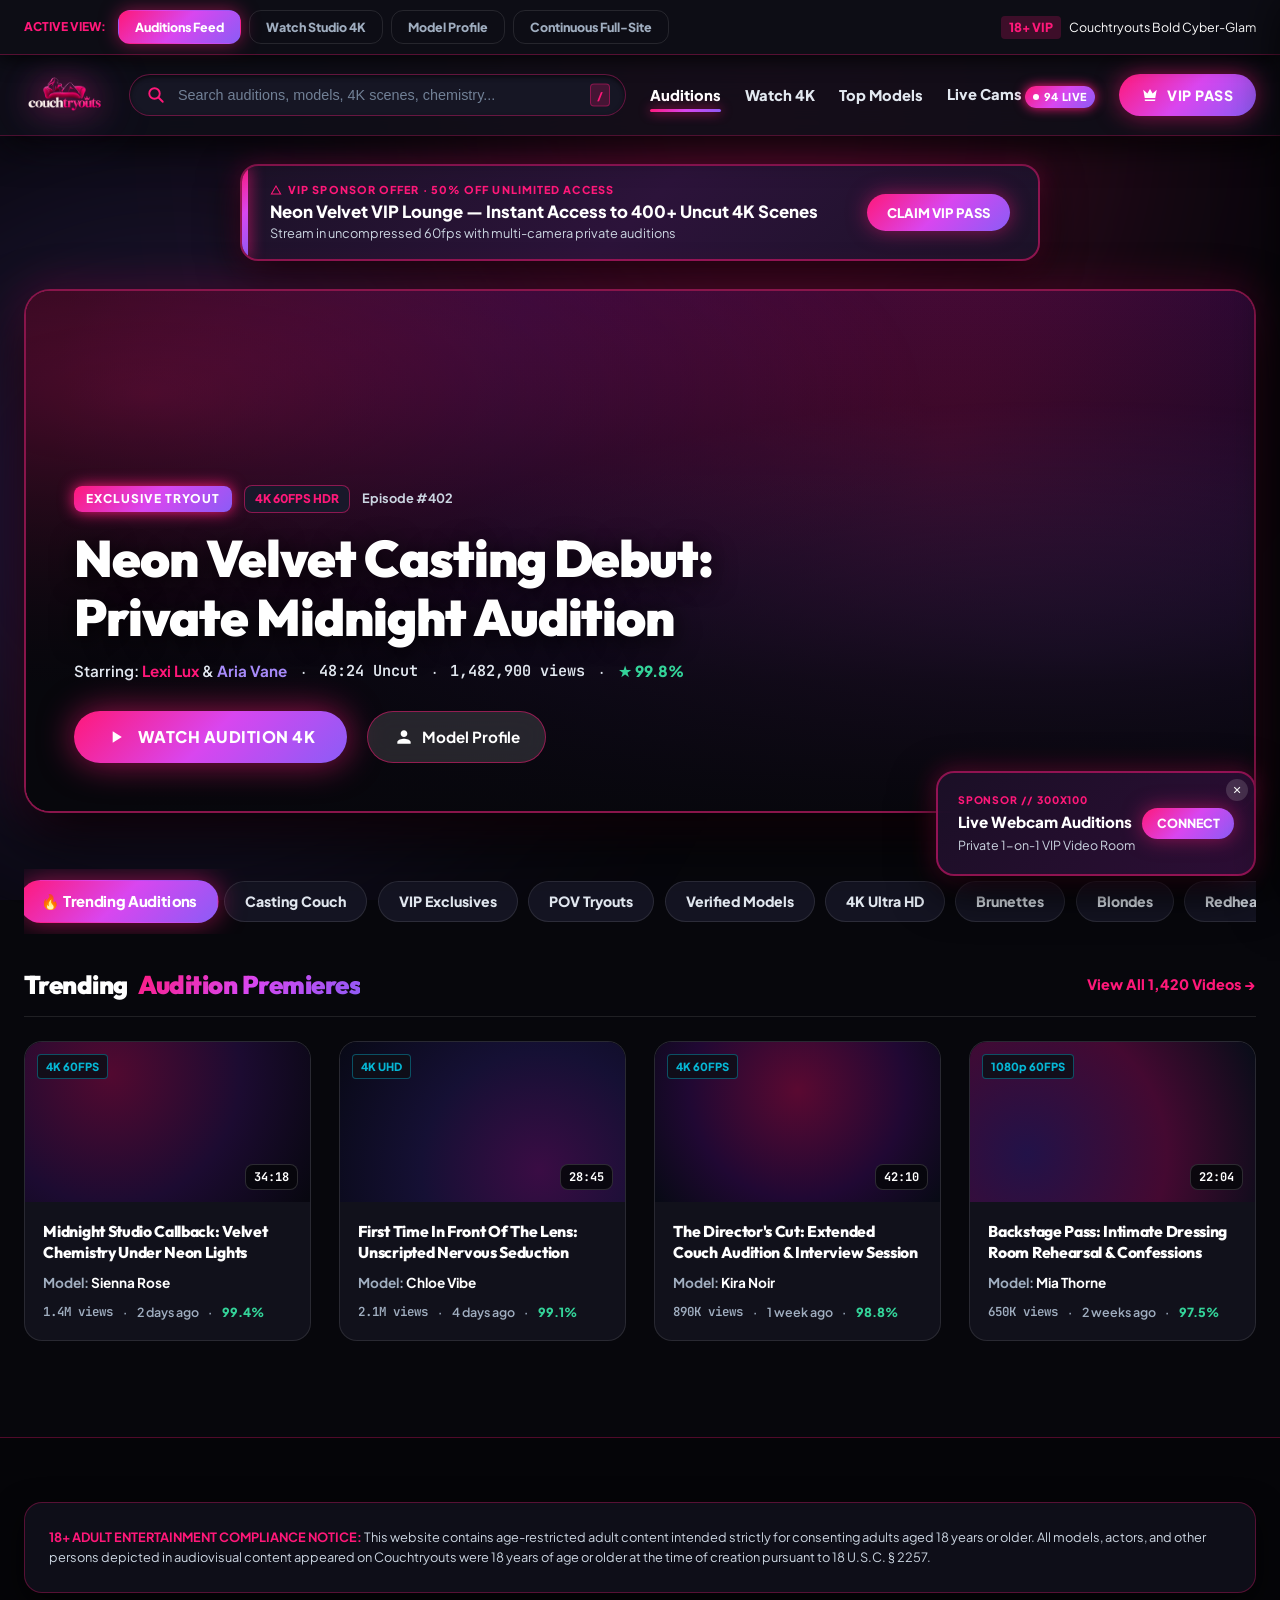
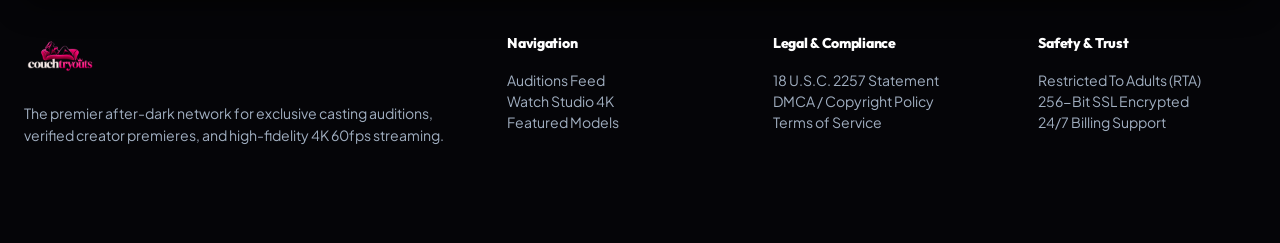
==== public/couchtryouts-theme.html @ c9c21e34 "feat: initialize neon-glam streaming theme Setup project structure for Couchtryouts with Vite, React" ====
<!DOCTYPE html>
<html lang="en">
<head>
  <meta charset="UTF-8">
  <meta name="viewport" content="width=device-width, initial-scale=1.0">
  <title>Couchtryouts — Neon Glam 18+ Streaming Platform</title>
  <meta name="description" content="Premium after-dark adult video tube theme with dark aesthetics, neon gradients, glassmorphism cards, and responsive streaming layouts.">
  
  <!-- Google Fonts: Outfit (Display & Headings) + Plus Jakarta Sans (Body) + JetBrains Mono (Numbers) -->
  <link rel="preconnect" href="https://fonts.googleapis.com">
  <link rel="preconnect" href="https://fonts.gstatic.com" crossorigin>
  <link href="https://fonts.googleapis.com/css2?family=JetBrains+Mono:wght@400;500;600;700&family=Outfit:wght@400;500;600;700;800;900&family=Plus+Jakarta+Sans:wght@300;400;500;600;700;800&display=swap" rel="stylesheet">

  <style>
    /* ==========================================================================
       1. CSS CUSTOM PROPERTIES (BOLD NEON GLAM PALETTE)
       ========================================================================== */
    :root {
      /* Backgrounds & Canvas (Deep Velvet Obsidian) */
      --ct-bg-base: #07070c;
      --ct-bg-surface: #0f0f18;
      --ct-bg-surface-elevated: #161624;
      --ct-bg-surface-card: #141422;
      --ct-bg-surface-hover: #1f1f32;
      
      /* Glassmorphism Surfaces */
      --ct-bg-glass: rgba(15, 15, 24, 0.85);
      --ct-bg-glass-card: rgba(20, 20, 32, 0.8);
      --ct-bg-glass-card-hover: rgba(30, 24, 46, 0.95);
      --ct-backdrop-blur: blur(20px);
      
      /* Neon Brand Accents (Cyber-Glam Hot Pink -> Electric Magenta -> Violet) */
      --ct-neon-pink: #ff1879;
      --ct-neon-pink-hover: #ff3b8d;
      --ct-neon-pink-glow: rgba(255, 24, 121, 0.5);
      --ct-neon-pink-glow-lg: 0 0 40px rgba(255, 24, 121, 0.7);
      
      --ct-neon-magenta: #e11d48;
      --ct-neon-violet: #8b5cf6;
      --ct-neon-violet-hover: #a78bfa;
      --ct-neon-violet-glow: rgba(139, 92, 246, 0.45);
      --ct-neon-violet-glow-lg: 0 0 40px rgba(139, 92, 246, 0.65);
      
      --ct-neon-cyan: #06b6d4;
      --ct-neon-gold: #f59e0b;
      --ct-neon-emerald: #10b981;
      
      /* Gradients */
      --ct-gradient-primary: linear-gradient(135deg, #ff1879 0%, #d946ef 50%, #8b5cf6 100%);
      --ct-gradient-primary-reverse: linear-gradient(135deg, #8b5cf6 0%, #d946ef 50%, #ff1879 100%);
      --ct-gradient-fire: linear-gradient(135deg, #ff1879 0%, #f43f5e 50%, #fb923c 100%);
      --ct-gradient-glow: linear-gradient(135deg, rgba(255, 24, 121, 0.35) 0%, rgba(139, 92, 246, 0.35) 100%);
      --ct-gradient-dark-scrim: linear-gradient(180deg, rgba(7, 7, 12, 0) 0%, rgba(7, 7, 12, 0.95) 100%);
      
      /* Typography & Foreground */
      --ct-text-primary: #ffffff;
      --ct-text-secondary: #e2e8f0;
      --ct-text-muted: #a0aec0;
      --ct-text-disabled: #4a5568;
      
      /* Hairlines & Borders */
      --ct-border-subtle: rgba(255, 255, 255, 0.1);
      --ct-border-medium: rgba(255, 255, 255, 0.18);
      --ct-border-neon: rgba(255, 24, 121, 0.5);
      --ct-border-neon-strong: #ff1879;
      --ct-border-glow-focus: rgba(255, 24, 121, 0.85);
      
      /* Radii */
      --ct-radius-sm: 8px;
      --ct-radius-md: 12px;
      --ct-radius-lg: 18px;
      --ct-radius-xl: 26px;
      --ct-radius-full: 9999px;
      
      /* Shadows */
      --ct-shadow-card: 0 16px 45px -10px rgba(0, 0, 0, 0.85);
      --ct-shadow-neon: 0 0 30px rgba(255, 24, 121, 0.45);
      --ct-shadow-ad: 0 10px 40px rgba(0, 0, 0, 0.9), 0 0 25px rgba(255, 24, 121, 0.35);
      
      /* Transitions */
      --ct-transition-fast: 150ms cubic-bezier(0.16, 1, 0.3, 1);
      --ct-transition-normal: 250ms cubic-bezier(0.16, 1, 0.3, 1);
      --ct-transition-smooth: 400ms cubic-bezier(0.16, 1, 0.3, 1);
    }

    /* ==========================================================================
       2. BASE RESET & ESSENTIAL UTILITIES
       ========================================================================== */
    *, *::before, *::after {
      box-sizing: border-box;
      margin: 0;
      padding: 0;
    }

    html {
      scroll-behavior: smooth;
    }

    body {
      background-color: var(--ct-bg-base);
      color: var(--ct-text-primary);
      font-family: 'Plus Jakarta Sans', system-ui, -apple-system, sans-serif;
      font-size: 15px;
      line-height: 1.5;
      min-height: 100vh;
      overflow-x: hidden;
      -webkit-font-smoothing: antialiased;
    }

    h1, h2, h3, h4, h5, h6, .ct-heading {
      font-family: 'Outfit', sans-serif;
      font-weight: 800;
      letter-spacing: -0.02em;
      color: var(--ct-text-primary);
    }

    .ct-tabular {
      font-family: 'JetBrains Mono', monospace;
      font-variant-numeric: tabular-nums;
    }

    a {
      color: inherit;
      text-decoration: none;
    }

    button {
      background: none;
      border: none;
      font: inherit;
      cursor: pointer;
      color: inherit;
    }

    /* Custom Scrollbar */
    ::-webkit-scrollbar {
      width: 9px;
      height: 9px;
    }
    ::-webkit-scrollbar-track {
      background: var(--ct-bg-base);
    }
    ::-webkit-scrollbar-thumb {
      background: #251633;
      border-radius: var(--ct-radius-full);
      border: 1px solid rgba(255, 24, 121, 0.2);
    }
    ::-webkit-scrollbar-thumb:hover {
      background: var(--ct-neon-pink);
      box-shadow: 0 0 12px var(--ct-neon-pink);
    }

    /* Ambient Background Glow Spots */
    .ct-ambient-glow-wrapper {
      position: fixed;
      top: 0;
      left: 0;
      right: 0;
      bottom: 0;
      overflow: hidden;
      pointer-events: none;
      z-index: 0;
    }
    .ct-glow-orb {
      position: absolute;
      border-radius: 50%;
      filter: blur(140px);
      opacity: 0.25;
      animation: ct-float 10s ease-in-out infinite alternate;
    }
    .ct-glow-orb-pink {
      width: 650px;
      height: 650px;
      background: var(--ct-neon-pink);
      top: -200px;
      right: 15%;
    }
    .ct-glow-orb-violet {
      width: 580px;
      height: 580px;
      background: var(--ct-neon-violet);
      bottom: 10%;
      left: -120px;
      animation-delay: -5s;
    }

    @keyframes ct-float {
      0% { transform: translateY(0px) scale(1); }
      100% { transform: translateY(40px) scale(1.1); }
    }

    .ct-container {
      max-width: 1440px;
      margin: 0 auto;
      padding: 0 1.5rem;
      position: relative;
      z-index: 1;
    }

    /* View Switcher Top Bar Demo Control */
    .ct-demo-bar {
      background: #0d0d15;
      border-bottom: 1px solid rgba(255, 24, 121, 0.3);
      padding: 0.65rem 1.5rem;
      font-size: 0.8rem;
      display: flex;
      align-items: center;
      justify-content: space-between;
      position: sticky;
      top: 0;
      z-index: 100;
      box-shadow: 0 4px 20px rgba(0,0,0,0.8);
    }
    .ct-demo-tabs {
      display: flex;
      gap: 0.5rem;
      align-items: center;
    }
    .ct-demo-tab-btn {
      padding: 0.4rem 1rem;
      border-radius: var(--ct-radius-md);
      font-size: 0.78rem;
      font-weight: 800;
      color: var(--ct-text-muted);
      border: 1px solid var(--ct-border-subtle);
      transition: var(--ct-transition-fast);
    }
    .ct-demo-tab-btn.active, .ct-demo-tab-btn:hover {
      color: #fff;
      background: var(--ct-gradient-primary);
      border-color: transparent;
      box-shadow: 0 0 18px rgba(255, 24, 121, 0.5);
    }

    /* ==========================================================================
       3. COMPONENT: HEADER & NAVIGATION
       ========================================================================== */
    .ct-header {
      background: var(--ct-bg-glass);
      backdrop-filter: var(--ct-backdrop-blur);
      border-bottom: 1px solid rgba(255, 24, 121, 0.25);
      position: sticky;
      top: 42px;
      z-index: 90;
      box-shadow: 0 10px 35px rgba(0,0,0,0.8);
    }
    .ct-header-inner {
      display: flex;
      align-items: center;
      justify-content: space-between;
      gap: 1.5rem;
      height: 80px;
    }
    .ct-brand {
      display: flex;
      align-items: center;
      gap: 0.75rem;
      flex-shrink: 0;
    }
    .ct-brand-logo {
      height: 54px;
      width: auto;
      object-fit: contain;
      filter: drop-shadow(0 0 16px rgba(255, 24, 121, 0.75)) drop-shadow(0 0 30px rgba(139, 92, 246, 0.4));
      transition: transform var(--ct-transition-normal), filter var(--ct-transition-normal);
    }
    .ct-brand:hover .ct-brand-logo {
      transform: scale(1.05);
      filter: drop-shadow(0 0 25px rgba(255, 24, 121, 0.95)) drop-shadow(0 0 45px rgba(139, 92, 246, 0.6));
    }
    
    /* Search Bar with Glow Focus State */
    .ct-search-box {
      flex: 1;
      max-width: 580px;
      position: relative;
    }
    .ct-search-input {
      width: 100%;
      background: #161624;
      border: 1px solid rgba(255, 24, 121, 0.35);
      border-radius: var(--ct-radius-full);
      padding: 0.75rem 3.5rem 0.75rem 3rem;
      color: #fff;
      font-size: 0.9rem;
      transition: all var(--ct-transition-normal);
      outline: none;
      box-shadow: inset 0 2px 4px rgba(0,0,0,0.6);
    }
    .ct-search-input::placeholder {
      color: #718096;
    }
    .ct-search-input:focus {
      background: #1a1a2c;
      border-color: var(--ct-neon-pink);
      box-shadow: 0 0 0 2px rgba(255, 24, 121, 0.4), 0 0 30px rgba(255, 24, 121, 0.5);
    }
    .ct-search-icon {
      position: absolute;
      left: 1.1rem;
      top: 50%;
      transform: translateY(-50%);
      color: var(--ct-neon-pink);
      pointer-events: none;
      width: 18px;
      height: 18px;
    }
    .ct-search-shortcut {
      position: absolute;
      right: 1rem;
      top: 50%;
      transform: translateY(-50%);
      background: rgba(255, 24, 121, 0.2);
      border: 1px solid rgba(255, 24, 121, 0.4);
      border-radius: 4px;
      font-size: 0.7rem;
      padding: 2px 6px;
      color: var(--ct-neon-pink);
      font-weight: 800;
    }

    /* Nav Links */
    .ct-nav-links {
      display: flex;
      align-items: center;
      gap: 1.5rem;
    }
    .ct-nav-item {
      font-size: 0.92rem;
      font-weight: 800;
      color: var(--ct-text-secondary);
      transition: color var(--ct-transition-fast);
      position: relative;
      white-space: nowrap;
    }
    .ct-nav-item:hover, .ct-nav-item.active {
      color: #fff;
    }
    .ct-nav-item.active::after {
      content: '';
      position: absolute;
      bottom: -6px;
      left: 0;
      right: 0;
      height: 3px;
      background: var(--ct-gradient-primary);
      border-radius: 2px;
      box-shadow: 0 0 12px var(--ct-neon-pink);
    }
    .ct-live-badge {
      display: inline-flex;
      align-items: center;
      gap: 5px;
      background: var(--ct-gradient-primary);
      color: #fff;
      padding: 3px 8px;
      border-radius: var(--ct-radius-full);
      font-size: 0.68rem;
      font-weight: 900;
      text-transform: uppercase;
      letter-spacing: 0.05em;
      box-shadow: 0 0 12px var(--ct-neon-pink);
    }
    .ct-live-dot {
      width: 6px;
      height: 6px;
      background: #fff;
      border-radius: 50%;
      animation: ct-dot-pulse 1.2s infinite;
    }
    @keyframes ct-dot-pulse {
      0%, 100% { opacity: 1; transform: scale(1); }
      50% { opacity: 0.3; transform: scale(0.6); }
    }

    /* Header Actions */
    .ct-header-actions {
      display: flex;
      align-items: center;
      gap: 1rem;
    }
    .ct-btn-vip {
      background: var(--ct-gradient-primary);
      color: #fff;
      font-weight: 900;
      font-size: 0.88rem;
      padding: 0.65rem 1.4rem;
      border-radius: var(--ct-radius-full);
      display: inline-flex;
      align-items: center;
      gap: 0.5rem;
      box-shadow: 0 0 25px rgba(255, 24, 121, 0.55);
      transition: all var(--ct-transition-fast);
      white-space: nowrap;
      text-transform: uppercase;
      letter-spacing: 0.04em;
    }
    .ct-btn-vip:hover {
      box-shadow: 0 0 35px rgba(255, 24, 121, 0.85);
      transform: scale(1.05);
    }
    .ct-hamburger-btn {
      display: none;
      width: 44px;
      height: 44px;
      border-radius: var(--ct-radius-md);
      background: var(--ct-bg-surface-elevated);
      border: 1px solid var(--ct-border-neon);
      align-items: center;
      justify-content: center;
      color: var(--ct-text-primary);
    }

    /* Mobile Drawer */
    .ct-mobile-drawer {
      position: fixed;
      top: 0;
      right: -340px;
      width: 320px;
      height: 100vh;
      background: #10101c;
      border-left: 2px solid var(--ct-border-neon);
      z-index: 200;
      padding: 1.75rem;
      transition: right var(--ct-transition-normal);
      display: flex;
      flex-direction: column;
      box-shadow: -15px 0 50px rgba(0,0,0,0.9);
    }
    .ct-mobile-drawer.open {
      right: 0;
    }
    .ct-drawer-overlay {
      position: fixed;
      inset: 0;
      background: rgba(0,0,0,0.85);
      backdrop-filter: blur(6px);
      z-index: 199;
      display: none;
    }
    .ct-drawer-overlay.open {
      display: block;
    }

    /* ==========================================================================
       4. COMPONENT: TOP AD SLOT (300x100 / 728x90)
       ========================================================================== */
    .ct-ad-container {
      margin: 1.75rem auto;
      display: flex;
      justify-content: center;
      position: relative;
    }
    .ct-ad-slot-top {
      width: 100%;
      max-width: 800px;
      background: linear-gradient(135deg, #1c1228 0%, #2c133a 50%, #1c1228 100%);
      border: 2px solid var(--ct-border-neon);
      border-radius: var(--ct-radius-lg);
      display: flex;
      align-items: center;
      justify-content: space-between;
      padding: 1rem 1.75rem;
      position: relative;
      overflow: hidden;
      box-shadow: var(--ct-shadow-ad);
      backdrop-filter: blur(12px);
    }
    .ct-ad-slot-top::before {
      content: '';
      position: absolute;
      top: 0;
      left: 0;
      width: 6px;
      height: 100%;
      background: var(--ct-gradient-primary);
      box-shadow: 0 0 15px var(--ct-neon-pink);
    }
    .ct-ad-label {
      font-size: 0.68rem;
      text-transform: uppercase;
      letter-spacing: 0.1em;
      color: var(--ct-neon-pink);
      font-weight: 800;
      display: flex;
      align-items: center;
      gap: 6px;
    }
    .ct-ad-title {
      font-size: 1.05rem;
      font-weight: 800;
      color: #fff;
    }
    .ct-ad-sub {
      font-size: 0.8rem;
      color: #cbd5e1;
    }
    .ct-ad-cta {
      background: var(--ct-gradient-primary);
      color: #fff;
      font-size: 0.82rem;
      font-weight: 900;
      padding: 0.55rem 1.25rem;
      border-radius: var(--ct-radius-full);
      transition: all var(--ct-transition-fast);
      white-space: nowrap;
      text-transform: uppercase;
      box-shadow: 0 0 20px rgba(255, 24, 121, 0.5);
    }
    .ct-ad-cta:hover {
      box-shadow: 0 0 30px var(--ct-neon-pink);
      transform: scale(1.05);
    }

    /* ==========================================================================
       5. COMPONENT: FILTER CHIPS ROW (CATEGORIES)
       ========================================================================== */
    .ct-filter-row {
      display: flex;
      align-items: center;
      gap: 0.65rem;
      overflow-x: auto;
      padding: 0.75rem 0;
      margin-bottom: 2rem;
      scrollbar-width: none;
    }
    .ct-filter-row::-webkit-scrollbar {
      display: none;
    }
    .ct-filter-chip {
      padding: 0.55rem 1.25rem;
      border-radius: var(--ct-radius-full);
      font-size: 0.88rem;
      font-weight: 800;
      color: var(--ct-text-secondary);
      background: var(--ct-bg-surface-card);
      border: 1px solid var(--ct-border-subtle);
      white-space: nowrap;
      transition: all var(--ct-transition-fast);
      cursor: pointer;
    }
    .ct-filter-chip:hover {
      color: #fff;
      border-color: var(--ct-border-neon);
      background: var(--ct-bg-surface-hover);
      box-shadow: 0 0 15px rgba(255, 24, 121, 0.3);
    }
    .ct-filter-chip.active {
      background: var(--ct-gradient-primary);
      color: #fff;
      border-color: transparent;
      box-shadow: 0 0 25px rgba(255, 24, 121, 0.55);
      transform: scale(1.05);
    }

    /* ==========================================================================
       6. COMPONENT: HERO FEATURE ROW
       ========================================================================== */
    .ct-hero-card {
      position: relative;
      border-radius: var(--ct-radius-xl);
      overflow: hidden;
      margin-bottom: 3.5rem;
      border: 2px solid var(--ct-border-neon);
      background: #12121e;
      box-shadow: 0 25px 60px rgba(0,0,0,0.9), 0 0 45px rgba(255, 24, 121, 0.25);
      transition: border-color var(--ct-transition-normal), box-shadow var(--ct-transition-normal);
    }
    .ct-hero-card:hover {
      border-color: #ff1879;
      box-shadow: 0 30px 70px rgba(0,0,0,0.95), 0 0 60px rgba(255, 24, 121, 0.4);
    }
    .ct-hero-media {
      width: 100%;
      height: 520px;
      position: relative;
      display: flex;
      align-items: flex-end;
      background: radial-gradient(circle at 75% 30%, #5e0a39 0%, #240938 45%, #07070e 90%);
      overflow: hidden;
    }
    .ct-hero-mesh {
      position: absolute;
      inset: 0;
      background-image: 
        radial-gradient(at 10% 20%, rgba(255, 24, 121, 0.45) 0px, transparent 50%),
        radial-gradient(at 85% 70%, rgba(139, 92, 246, 0.4) 0px, transparent 50%);
      opacity: 0.85;
    }
    .ct-hero-overlay {
      position: absolute;
      inset: 0;
      background: linear-gradient(180deg, rgba(7,7,12,0.1) 0%, rgba(7,7,12,0.85) 75%, rgba(7,7,12,0.98) 100%);
      z-index: 1;
    }
    .ct-hero-content {
      position: relative;
      z-index: 2;
      padding: 3rem;
      width: 100%;
      max-width: 850px;
    }
    .ct-hero-badge-strip {
      display: flex;
      align-items: center;
      gap: 0.75rem;
      margin-bottom: 1rem;
    }
    .ct-badge-exclusive {
      background: var(--ct-gradient-primary);
      color: #fff;
      font-size: 0.75rem;
      font-weight: 900;
      text-transform: uppercase;
      letter-spacing: 0.08em;
      padding: 4px 12px;
      border-radius: var(--ct-radius-sm);
      box-shadow: 0 0 15px var(--ct-neon-pink);
    }
    .ct-badge-4k {
      background: #18182a;
      border: 1px solid var(--ct-border-neon);
      color: var(--ct-neon-pink);
      font-size: 0.75rem;
      font-weight: 800;
      padding: 4px 10px;
      border-radius: var(--ct-radius-sm);
    }
    .ct-hero-title {
      font-size: clamp(2rem, 4vw, 3.25rem);
      line-height: 1.15;
      margin-bottom: 0.85rem;
      text-shadow: 0 4px 25px rgba(0,0,0,0.9);
      font-weight: 900;
    }
    .ct-hero-meta {
      display: flex;
      align-items: center;
      gap: 0.85rem;
      color: var(--ct-text-secondary);
      font-size: 0.95rem;
      margin-bottom: 1.75rem;
      font-weight: 600;
    }
    .ct-hero-actions {
      display: flex;
      align-items: center;
      gap: 1.25rem;
      flex-wrap: wrap;
    }
    .ct-btn-play {
      background: var(--ct-gradient-primary);
      color: #fff;
      font-weight: 900;
      padding: 0.85rem 2rem;
      border-radius: var(--ct-radius-full);
      display: inline-flex;
      align-items: center;
      gap: 0.75rem;
      font-size: 1rem;
      box-shadow: 0 0 35px rgba(255, 24, 121, 0.6);
      transition: all var(--ct-transition-fast);
      text-transform: uppercase;
      letter-spacing: 0.03em;
    }
    .ct-btn-play:hover {
      box-shadow: 0 0 45px var(--ct-neon-pink);
      transform: scale(1.05);
    }
    .ct-btn-secondary {
      background: rgba(255, 255, 255, 0.12);
      backdrop-filter: blur(12px);
      border: 1px solid var(--ct-border-neon);
      color: #fff;
      font-weight: 700;
      padding: 0.85rem 1.6rem;
      border-radius: var(--ct-radius-full);
      display: inline-flex;
      align-items: center;
      gap: 0.5rem;
      font-size: 0.95rem;
      transition: all var(--ct-transition-fast);
    }
    .ct-btn-secondary:hover {
      background: rgba(255, 24, 121, 0.25);
      border-color: #fff;
    }

    /* ==========================================================================
       7. COMPONENT: RESPONSIVE VIDEO GRID & CARDS
       ========================================================================== */
    .ct-section-header {
      display: flex;
      align-items: center;
      justify-content: space-between;
      margin-bottom: 1.5rem;
      padding-bottom: 0.75rem;
      border-bottom: 1px solid var(--ct-border-subtle);
    }
    .ct-section-title {
      font-size: 1.6rem;
      display: flex;
      align-items: center;
      gap: 0.6rem;
      font-weight: 900;
    }
    .ct-section-title-accent {
      background: var(--ct-gradient-primary);
      -webkit-background-clip: text;
      -webkit-text-fill-color: transparent;
    }

    /* 4 Cols Desktop -> 2 Tablet -> 1 Mobile */
    .ct-video-grid {
      display: grid;
      grid-template-columns: repeat(4, 1fr);
      gap: 1.75rem;
      margin-bottom: 4rem;
    }

    /* Video Card Glassmorphism */
    .ct-video-card {
      background: var(--ct-bg-glass-card);
      border: 1px solid var(--ct-border-subtle);
      border-radius: var(--ct-radius-lg);
      overflow: hidden;
      display: flex;
      flex-direction: column;
      transition: transform var(--ct-transition-normal), border-color var(--ct-transition-normal), box-shadow var(--ct-transition-normal);
      cursor: pointer;
      position: relative;
    }
    .ct-video-card:hover {
      transform: translateY(-6px) scale(1.02);
      border-color: var(--ct-neon-pink);
      box-shadow: 0 20px 45px -10px rgba(0, 0, 0, 0.9), 0 0 30px rgba(255, 24, 121, 0.35);
    }
    
    /* 16:9 Thumbnail Area with CSS Gradient */
    .ct-card-thumb-wrapper {
      position: relative;
      width: 100%;
      padding-top: 56.25%; /* 16:9 ratio */
      overflow: hidden;
      background-color: #0c0c14;
    }
    .ct-card-thumb-gradient {
      position: absolute;
      inset: 0;
      transition: transform 0.6s cubic-bezier(0.16, 1, 0.3, 1), filter 0.4s ease;
      display: flex;
      align-items: center;
      justify-content: center;
    }
    .ct-video-card:hover .ct-card-thumb-gradient {
      transform: scale(1.1);
      filter: saturate(1.35) brightness(1.1);
    }
    .ct-thumb-g1 { background: radial-gradient(circle at 30% 20%, #520930 0%, #1c0b31 55%, #07070f 100%); }
    .ct-thumb-g2 { background: radial-gradient(circle at 70% 80%, #3a0c44 0%, #151034 50%, #080916 100%); }
    .ct-thumb-g3 { background: radial-gradient(circle at 50% 30%, #5a0931 0%, #200833 60%, #070a14 100%); }
    .ct-thumb-g4 { background: radial-gradient(circle at 20% 70%, #221248 0%, #440931 55%, #070d18 100%); }
    .ct-thumb-g5 { background: radial-gradient(circle at 80% 30%, #540826 0%, #180d32 60%, #070e17 100%); }
    .ct-thumb-g6 { background: radial-gradient(circle at 40% 60%, #300c48 0%, #121538 50%, #0b0714 100%); }
    .ct-thumb-g7 { background: radial-gradient(circle at 60% 20%, #600a36 0%, #2b0728 50%, #070b17 100%); }
    .ct-thumb-g8 { background: radial-gradient(circle at 30% 70%, #151f4c 0%, #400937 55%, #07070e 100%); }

    /* Play Icon Hover Overlay */
    .ct-thumb-play-overlay {
      position: absolute;
      inset: 0;
      display: flex;
      align-items: center;
      justify-content: center;
      background: rgba(7, 7, 12, 0.45);
      opacity: 0;
      transition: opacity var(--ct-transition-fast);
    }
    .ct-video-card:hover .ct-thumb-play-overlay {
      opacity: 1;
    }
    .ct-play-circle {
      width: 54px;
      height: 54px;
      border-radius: 50%;
      background: var(--ct-gradient-primary);
      display: flex;
      align-items: center;
      justify-content: center;
      color: #fff;
      box-shadow: 0 0 25px var(--ct-neon-pink);
      transform: scale(0.85);
      transition: transform var(--ct-transition-fast);
    }
    .ct-video-card:hover .ct-play-circle {
      transform: scale(1);
    }

    /* Thumbnail Badges */
    .ct-thumb-badge-duration {
      position: absolute;
      bottom: 0.75rem;
      right: 0.75rem;
      background: rgba(7, 7, 12, 0.9);
      color: #fff;
      font-size: 0.75rem;
      font-weight: 700;
      padding: 3px 8px;
      border-radius: var(--ct-radius-sm);
      border: 1px solid rgba(255,255,255,0.15);
      z-index: 2;
    }
    .ct-thumb-badge-hd {
      position: absolute;
      top: 0.75rem;
      left: 0.75rem;
      background: rgba(15, 15, 24, 0.9);
      color: var(--ct-neon-cyan);
      font-size: 0.7rem;
      font-weight: 900;
      padding: 3px 8px;
      border-radius: 4px;
      border: 1px solid rgba(6, 182, 212, 0.4);
      z-index: 2;
    }

    /* Card Details */
    .ct-card-body {
      padding: 1.15rem;
      display: flex;
      flex-direction: column;
      gap: 0.6rem;
      flex: 1;
    }
    .ct-card-title {
      font-size: 0.98rem;
      font-weight: 800;
      line-height: 1.35;
      color: #fff;
      display: -webkit-box;
      -webkit-line-clamp: 2;
      -webkit-box-orient: vertical;
      overflow: hidden;
      transition: color var(--ct-transition-fast);
    }
    .ct-video-card:hover .ct-card-title {
      color: var(--ct-neon-pink);
    }
    .ct-card-model {
      font-size: 0.85rem;
      color: var(--ct-text-muted);
      font-weight: 700;
      display: flex;
      align-items: center;
      gap: 6px;
    }
    .ct-card-stats {
      display: flex;
      align-items: center;
      gap: 0.6rem;
      font-size: 0.78rem;
      color: var(--ct-text-muted);
      margin-top: auto;
      font-weight: 600;
    }
    .ct-rating-badge {
      color: #34d399;
      font-weight: 800;
    }

    /* ==========================================================================
       8. COMPONENT: VIDEO WATCH PAGE
       ========================================================================== */
    .ct-watch-layout {
      display: grid;
      grid-template-columns: 1fr 380px;
      gap: 2rem;
      margin-bottom: 4rem;
    }
    .ct-player-wrapper {
      position: relative;
      width: 100%;
      padding-top: 56.25%; /* 16:9 ratio */
      background: #000;
      border-radius: var(--ct-radius-xl);
      overflow: hidden;
      box-shadow: 0 30px 70px -15px rgba(0,0,0,0.95);
      border: 2px solid var(--ct-border-neon);
    }
    
    /* Neon Ambilight Light Bleed */
    .ct-ambilight-glow {
      position: absolute;
      inset: -25px;
      background: radial-gradient(circle at 50% 50%, rgba(255, 24, 121, 0.35) 0%, rgba(139, 92, 246, 0.25) 50%, transparent 80%);
      filter: blur(50px);
      z-index: 0;
      pointer-events: none;
    }

    .ct-player-inner {
      position: absolute;
      inset: 0;
      z-index: 1;
      display: flex;
      flex-direction: column;
      justify-content: space-between;
      background: radial-gradient(circle at 60% 40%, #45092d 0%, #1a082b 50%, #030307 100%);
    }
    .ct-player-center-play {
      position: absolute;
      top: 50%;
      left: 50%;
      transform: translate(-50%, -50%);
      width: 90px;
      height: 90px;
      border-radius: 50%;
      background: var(--ct-gradient-primary);
      display: flex;
      align-items: center;
      justify-content: center;
      box-shadow: 0 0 45px var(--ct-neon-pink);
      cursor: pointer;
      transition: transform var(--ct-transition-fast);
    }
    .ct-player-center-play:hover {
      transform: translate(-50%, -50%) scale(1.1);
    }
    
    /* Player Controls Bar */
    .ct-player-controls {
      background: linear-gradient(180deg, transparent 0%, rgba(7, 7, 12, 0.95) 100%);
      padding: 1.5rem 1.5rem 1rem;
      margin-top: auto;
      z-index: 2;
    }
    .ct-scrubber-bar {
      width: 100%;
      height: 8px;
      background: rgba(255, 255, 255, 0.2);
      border-radius: var(--ct-radius-full);
      position: relative;
      cursor: pointer;
      margin-bottom: 1rem;
    }
    .ct-scrubber-progress {
      position: absolute;
      left: 0;
      top: 0;
      bottom: 0;
      width: 42%;
      background: var(--ct-gradient-primary);
      border-radius: var(--ct-radius-full);
      box-shadow: 0 0 14px var(--ct-neon-pink);
    }
    .ct-scrubber-handle {
      position: absolute;
      right: -7px;
      top: 50%;
      transform: translateY(-50%);
      width: 16px;
      height: 16px;
      background: #fff;
      border-radius: 50%;
      box-shadow: 0 0 10px #fff;
    }
    .ct-controls-bottom {
      display: flex;
      align-items: center;
      justify-content: space-between;
      color: #fff;
      font-size: 0.88rem;
    }
    .ct-controls-left, .ct-controls-right {
      display: flex;
      align-items: center;
      gap: 1.25rem;
    }

    /* Video Details Block */
    .ct-watch-info {
      margin-top: 1.75rem;
    }
    .ct-watch-title {
      font-size: 1.8rem;
      line-height: 1.25;
      margin-bottom: 1rem;
      font-weight: 900;
    }
    .ct-watch-actions-bar {
      display: flex;
      align-items: center;
      justify-content: space-between;
      flex-wrap: wrap;
      gap: 1rem;
      padding-bottom: 1.5rem;
      border-bottom: 1px solid var(--ct-border-subtle);
    }
    .ct-watch-meta-left {
      display: flex;
      align-items: center;
      gap: 0.85rem;
      font-size: 0.9rem;
      color: var(--ct-text-muted);
    }
    .ct-action-pill {
      background: var(--ct-bg-surface-card);
      border: 1px solid var(--ct-border-subtle);
      border-radius: var(--ct-radius-full);
      padding: 0.6rem 1.2rem;
      font-size: 0.85rem;
      font-weight: 800;
      display: inline-flex;
      align-items: center;
      gap: 8px;
      transition: all var(--ct-transition-fast);
    }
    .ct-action-pill:hover, .ct-action-pill.active {
      background: var(--ct-neon-pink);
      border-color: var(--ct-neon-pink);
      color: #fff;
      box-shadow: 0 0 20px var(--ct-neon-pink);
    }
    
    /* Model Tag & Subscribe Row */
    .ct-model-bar {
      display: flex;
      align-items: center;
      justify-content: space-between;
      padding: 1.5rem 0;
      border-bottom: 1px solid var(--ct-border-subtle);
    }
    .ct-model-info-link {
      display: flex;
      align-items: center;
      gap: 1rem;
      cursor: pointer;
    }
    .ct-model-avatar-sm {
      width: 56px;
      height: 56px;
      border-radius: 50%;
      background: var(--ct-gradient-primary);
      padding: 2.5px;
      box-shadow: 0 0 20px rgba(255, 24, 121, 0.5);
    }
    .ct-model-avatar-inner {
      width: 100%;
      height: 100%;
      border-radius: 50%;
      background: #0a0a14;
      display: flex;
      align-items: center;
      justify-content: center;
      font-weight: 900;
      font-size: 1.25rem;
      color: #fff;
    }

    /* Live Cams Widget Placeholder Strip */
    .ct-live-cams-widget {
      margin-top: 2rem;
      background: var(--ct-bg-glass-card);
      border: 2px solid var(--ct-border-neon);
      border-radius: var(--ct-radius-xl);
      padding: 1.5rem;
      box-shadow: 0 15px 40px rgba(0,0,0,0.8);
    }
    .ct-live-cams-header {
      display: flex;
      align-items: center;
      justify-content: space-between;
      margin-bottom: 1.25rem;
    }
    .ct-live-cams-strip {
      display: grid;
      grid-template-columns: repeat(4, 1fr);
      gap: 1rem;
    }
    .ct-cam-card {
      position: relative;
      border-radius: var(--ct-radius-md);
      overflow: hidden;
      border: 1px solid var(--ct-border-subtle);
      transition: all var(--ct-transition-fast);
      cursor: pointer;
    }
    .ct-cam-card:hover {
      border-color: var(--ct-neon-pink);
      transform: translateY(-3px);
      box-shadow: 0 10px 25px rgba(0,0,0,0.8), 0 0 20px rgba(255, 24, 121, 0.4);
    }
    .ct-cam-thumb {
      width: 100%;
      padding-top: 75%;
      position: relative;
      background: linear-gradient(135deg, #450928 0%, #170a2c 100%);
    }

    /* Watch Page Sidebar Stats Card */
    .ct-sidebar-card {
      background: var(--ct-bg-glass-card);
      border: 1px solid var(--ct-border-neon);
      border-radius: var(--ct-radius-xl);
      padding: 1.75rem;
      margin-bottom: 1.5rem;
      box-shadow: 0 15px 40px rgba(0,0,0,0.8);
    }
    .ct-sidebar-title {
      font-size: 1.15rem;
      margin-bottom: 1.25rem;
      padding-bottom: 0.65rem;
      border-bottom: 1px solid var(--ct-border-subtle);
      font-weight: 800;
    }
    .ct-stats-row {
      display: flex;
      justify-content: space-between;
      font-size: 0.9rem;
      padding: 0.6rem 0;
      border-bottom: 1px dashed rgba(255,255,255,0.08);
    }
    .ct-stats-label {
      color: var(--ct-text-muted);
    }
    .ct-stats-val {
      font-weight: 700;
      color: #fff;
    }

    /* ==========================================================================
       9. COMPONENT: MODEL / PROFILE PAGE
       ========================================================================== */
    .ct-model-hero {
      position: relative;
      border-radius: var(--ct-radius-xl);
      overflow: hidden;
      margin-bottom: 3rem;
      border: 2px solid var(--ct-border-neon);
      background: #12121e;
      box-shadow: 0 25px 60px rgba(0,0,0,0.9), 0 0 40px rgba(255, 24, 121, 0.3);
    }
    .ct-model-banner {
      height: 280px;
      background: radial-gradient(circle at 70% 30%, #660a3c 0%, #24093c 50%, #0a0a14 100%);
      position: relative;
    }
    .ct-model-profile-header {
      padding: 0 2.5rem 2.5rem;
      display: flex;
      align-items: flex-end;
      justify-content: space-between;
      gap: 2rem;
      margin-top: -80px;
      position: relative;
      z-index: 2;
    }
    .ct-model-avatar-lg {
      width: 150px;
      height: 150px;
      border-radius: 50%;
      background: var(--ct-gradient-primary);
      padding: 4px;
      box-shadow: 0 0 45px rgba(255, 24, 121, 0.65);
      flex-shrink: 0;
    }
    .ct-avatar-inner-lg {
      width: 100%;
      height: 100%;
      border-radius: 50%;
      background: #0e0e18;
      display: flex;
      align-items: center;
      justify-content: center;
      font-size: 3.5rem;
      font-weight: 900;
      color: #fff;
      font-family: 'Outfit', sans-serif;
    }
    .ct-model-titles {
      flex: 1;
      padding-top: 5rem;
    }
    .ct-model-name-lg {
      font-size: 2.2rem;
      display: flex;
      align-items: center;
      gap: 10px;
      font-weight: 900;
    }
    .ct-model-stats-grid {
      display: grid;
      grid-template-columns: repeat(5, 1fr);
      gap: 1.25rem;
      margin: 2rem 2.5rem 0;
      padding-top: 2rem;
      border-top: 1px solid var(--ct-border-subtle);
    }
    .ct-stat-box {
      background: #181828;
      border: 1px solid var(--ct-border-subtle);
      border-radius: var(--ct-radius-md);
      padding: 1.2rem;
      text-align: center;
      box-shadow: 0 4px 15px rgba(0,0,0,0.5);
    }
    .ct-stat-number {
      font-size: 1.6rem;
      font-weight: 800;
      color: #fff;
    }
    .ct-stat-label {
      font-size: 0.75rem;
      text-transform: uppercase;
      letter-spacing: 0.05em;
      color: var(--ct-text-muted);
      margin-top: 4px;
      font-weight: 700;
    }

    /* ==========================================================================
       10. COMPONENT: FOOTER & LEGAL DISCLAIMER
       ========================================================================== */
    .ct-footer {
      background: #050508;
      border-top: 1px solid rgba(255, 24, 121, 0.3);
      padding: 4rem 0 3rem;
      margin-top: 6rem;
      color: var(--ct-text-muted);
      font-size: 0.88rem;
    }
    .ct-footer-grid {
      display: grid;
      grid-template-columns: 2fr 1fr 1fr 1fr;
      gap: 3rem;
      margin-bottom: 3rem;
    }
    .ct-disclaimer-box {
      background: #0e0e18;
      border: 1px solid rgba(255, 24, 121, 0.3);
      border-radius: var(--ct-radius-lg);
      padding: 1.5rem;
      margin-bottom: 2.5rem;
      font-size: 0.8rem;
      line-height: 1.6;
      color: #cbd5e1;
      box-shadow: 0 10px 30px rgba(0,0,0,0.7);
    }
    .ct-disclaimer-box strong {
      color: var(--ct-neon-pink);
    }

    /* ==========================================================================
       11. COMPONENT: STICKY AD BARS (MOBILE 320x50 & DESKTOP 300x100)
       ========================================================================== */
    .ct-sticky-desktop-ad {
      position: fixed;
      bottom: 24px;
      right: 24px;
      width: 320px;
      height: 105px;
      background: linear-gradient(135deg, rgba(28, 16, 40, 0.95) 0%, rgba(47, 14, 56, 0.95) 100%);
      border: 2px solid var(--ct-border-neon);
      border-radius: var(--ct-radius-lg);
      box-shadow: 0 15px 45px rgba(0,0,0,0.9), 0 0 25px rgba(255, 24, 121, 0.4);
      z-index: 80;
      display: flex;
      align-items: center;
      justify-content: space-between;
      padding: 1rem 1.25rem;
      backdrop-filter: blur(16px);
      transition: transform var(--ct-transition-normal), opacity var(--ct-transition-normal);
    }
    .ct-sticky-desktop-ad.dismissed {
      transform: translateY(130%);
      opacity: 0;
      pointer-events: none;
    }
    .ct-ad-close-btn {
      position: absolute;
      top: 6px;
      right: 6px;
      width: 22px;
      height: 22px;
      border-radius: 50%;
      background: rgba(255,255,255,0.15);
      color: #fff;
      display: flex;
      align-items: center;
      justify-content: center;
      font-size: 11px;
      cursor: pointer;
      transition: background var(--ct-transition-fast);
    }
    .ct-ad-close-btn:hover {
      background: var(--ct-neon-pink);
    }

    .ct-sticky-mobile-ad {
      display: none;
      position: fixed;
      bottom: 0;
      left: 0;
      right: 0;
      height: 54px;
      background: rgba(16, 16, 28, 0.95);
      border-top: 2px solid var(--ct-border-neon);
      box-shadow: 0 -6px 25px rgba(0,0,0,0.9);
      z-index: 85;
      padding: 0 1.25rem;
      align-items: center;
      justify-content: space-between;
      backdrop-filter: blur(12px);
    }
    .ct-sticky-mobile-ad.dismissed {
      display: none !important;
    }

    /* ==========================================================================
       12. RESPONSIVE BREAKPOINTS
       ========================================================================== */
    @media (max-width: 1200px) {
      .ct-video-grid {
        grid-template-columns: repeat(3, 1fr);
      }
      .ct-watch-layout {
        grid-template-columns: 1fr;
      }
      .ct-model-stats-grid {
        grid-template-columns: repeat(3, 1fr);
      }
    }

    @media (max-width: 900px) {
      .ct-video-grid {
        grid-template-columns: repeat(2, 1fr);
      }
      .ct-nav-links {
        display: none;
      }
      .ct-hamburger-btn {
        display: flex;
      }
      .ct-footer-grid {
        grid-template-columns: 1fr 1fr;
      }
      .ct-live-cams-strip {
        grid-template-columns: repeat(2, 1fr);
      }
    }

    @media (max-width: 640px) {
      .ct-video-grid {
        grid-template-columns: 1fr;
      }
      .ct-hero-media {
        height: 400px;
      }
      .ct-hero-content {
        padding: 1.5rem;
      }
      .ct-footer-grid {
        grid-template-columns: 1fr;
      }
      .ct-model-profile-header {
        flex-direction: column;
        align-items: center;
        text-align: center;
        margin-top: -75px;
      }
      .ct-model-titles {
        padding-top: 1rem;
      }
      .ct-model-name-lg {
        justify-content: center;
      }
      .ct-model-stats-grid {
        grid-template-columns: repeat(2, 1fr);
      }
      .ct-sticky-desktop-ad {
        display: none !important;
      }
      .ct-sticky-mobile-ad {
        display: flex;
      }
    }
  </style>
</head>
<body>

  <!-- Ambient Floating Glow Mesh -->
  <div class="ct-ambient-glow-wrapper">
    <div class="ct-glow-orb ct-glow-orb-pink"></div>
    <div class="ct-glow-orb ct-glow-orb-violet"></div>
  </div>

  <!-- Interactive View Switcher Bar (Template Preview Demo) -->
  <div class="ct-demo-bar">
    <div class="ct-demo-tabs">
      <span style="color: #ff1879; font-size: 0.75rem; margin-right: 4px; font-weight: 800;">ACTIVE VIEW:</span>
      <button class="ct-demo-tab-btn active" onclick="switchThemeView('home', this)">Auditions Feed</button>
      <button class="ct-demo-tab-btn" onclick="switchThemeView('watch', this)">Watch Studio 4K</button>
      <button class="ct-demo-tab-btn" onclick="switchThemeView('model', this)">Model Profile</button>
      <button class="ct-demo-tab-btn" onclick="switchThemeView('all', this)">Continuous Full-Site</button>
    </div>
    <div style="font-size: 0.78rem; color: #fff; display: flex; align-items: center; gap: 8px;">
      <span style="color: var(--ct-neon-pink); font-weight: 900; background: rgba(255,24,121,0.2); padding: 2px 8px; border-radius: 4px;">18+ VIP</span>
      <span>Couchtryouts Bold Cyber-Glam</span>
    </div>
  </div>

  <!-- HEADER -->
  <header class="ct-header">
    <div class="ct-container ct-header-inner">
      <!-- Brand Logo with Transparent Background & Glow -->
      <a href="#home" class="ct-brand" onclick="switchThemeView('home')">
        <img src="/public/assets/aistudio/couchtryouts_transparent_d61e44ce.png" alt="Couchtryouts" class="ct-brand-logo">
      </a>

      <!-- Large Centered Search Bar -->
      <div class="ct-search-box">
        <svg class="ct-search-icon" fill="none" stroke="currentColor" viewBox="0 0 24 24">
          <path stroke-linecap="round" stroke-linejoin="round" stroke-width="2.5" d="M21 21l-6-6m2-5a7 7 0 11-14 0 7 7 0 0114 0z"></path>
        </svg>
        <input type="text" class="ct-search-input" placeholder="Search auditions, models, 4K scenes, chemistry..." id="ctSearchInput">
        <span class="ct-search-shortcut">/</span>
      </div>

      <!-- Nav Links -->
      <nav class="ct-nav-links">
        <a href="#home" class="ct-nav-item active" onclick="switchThemeView('home')">Auditions</a>
        <a href="#watch" class="ct-nav-item" onclick="switchThemeView('watch')">Watch 4K</a>
        <a href="#models" class="ct-nav-item" onclick="switchThemeView('model')">Top Models</a>
        <a href="#cams" class="ct-nav-item" onclick="switchThemeView('watch')">
          Live Cams <span class="ct-live-badge"><span class="ct-live-dot"></span>94 LIVE</span>
        </a>
      </nav>

      <!-- Actions -->
      <div class="ct-header-actions">
        <button class="ct-btn-vip" onclick="switchThemeView('watch')">
          <svg width="18" height="18" fill="currentColor" viewBox="0 0 24 24"><path d="M5 16L3 5l5.5 5L12 4l3.5 6L21 5l-2 11H5m14 3c0 .6-.4 1-1 1H6c-.6 0-1-.4-1-1v-1h14v1z"/></svg>
          VIP Pass
        </button>
        <button class="ct-hamburger-btn" onclick="toggleMobileDrawer()" aria-label="Open Navigation">
          <svg width="22" height="22" fill="none" stroke="currentColor" viewBox="0 0 24 24"><path stroke-linecap="round" stroke-linejoin="round" stroke-width="2.5" d="M4 6h16M4 12h16M4 18h16"></path></svg>
        </button>
      </div>
    </div>
  </header>

  <!-- Mobile Drawer -->
  <div class="ct-drawer-overlay" id="ctDrawerOverlay" onclick="toggleMobileDrawer()"></div>
  <aside class="ct-mobile-drawer" id="ctMobileDrawer">
    <div style="display: flex; justify-content: space-between; align-items: center; margin-bottom: 2rem;">
      <img src="/public/assets/aistudio/couchtryouts_transparent_d61e44ce.png" alt="Couchtryouts" style="height: 42px;">
      <button onclick="toggleMobileDrawer()" style="color: #cbd5e1; font-size: 1.6rem;">✕</button>
    </div>
    <div style="display: flex; flex-direction: column; gap: 1.5rem; font-size: 1.15rem; font-weight: 800;">
      <a href="#home" onclick="switchThemeView('home'); toggleMobileDrawer();">Auditions Feed</a>
      <a href="#watch" onclick="switchThemeView('watch'); toggleMobileDrawer();">Watch Studio 4K</a>
      <a href="#model" onclick="switchThemeView('model'); toggleMobileDrawer();">Featured Model</a>
      <a href="#live" onclick="switchThemeView('watch'); toggleMobileDrawer();" style="color: var(--ct-neon-pink);">Live Webcams (94)</a>
      <a href="#vip" onclick="toggleMobileDrawer();" style="color: #fbbf24;">Join VIP Pass</a>
    </div>
    <div style="margin-top: auto; padding-top: 1.5rem; border-top: 1px solid var(--ct-border-subtle); font-size: 0.8rem; color: #a0aec0;">
      Couchtryouts 18+ Streaming Network · 2257 Verified
    </div>
  </aside>

  <!-- TOP AD SLOT (300x100 / 728x90) -->
  <div class="ct-container">
    <div class="ct-ad-container">
      <div class="ct-ad-slot-top">
        <div>
          <span class="ct-ad-label">
            <svg width="12" height="12" viewBox="0 0 24 24" fill="currentColor"><path d="M12 2L1 21h22L12 2zm0 4l7.53 13H4.47L12 6z"/></svg>
            VIP SPONSOR OFFER · 50% OFF UNLIMITED ACCESS
          </span>
          <div class="ct-ad-title">Neon Velvet VIP Lounge — Instant Access to 400+ Uncut 4K Scenes</div>
          <div class="ct-ad-sub">Stream in uncompressed 60fps with multi-camera private auditions</div>
        </div>
        <button class="ct-ad-cta">CLAIM VIP PASS</button>
      </div>
    </div>
  </div>

  <!-- MAIN CONTENT CONTAINER -->
  <main class="ct-container">

    <!-- ====================================================================
         VIEW 1: HOME PAGE
         ==================================================================== -->
    <div id="view-home" class="ct-view-section">
      <!-- Hero Row: Featured Video -->
      <section class="ct-hero-card">
        <div class="ct-hero-media">
          <div class="ct-hero-mesh"></div>
          <div class="ct-hero-overlay"></div>
          <div class="ct-hero-content">
            <div class="ct-hero-badge-strip">
              <span class="ct-badge-exclusive">EXCLUSIVE TRYOUT</span>
              <span class="ct-badge-4k">4K 60FPS HDR</span>
              <span style="font-size: 0.8rem; color: #cbd5e1; font-weight: 700;">Episode #402</span>
            </div>
            <h1 class="ct-hero-title">Neon Velvet Casting Debut: Private Midnight Audition</h1>
            <div class="ct-hero-meta">
              <span>Starring: <strong style="color: #ff1879;">Lexi Lux</strong> & <strong style="color: #a78bfa;">Aria Vane</strong></span>
              <span>·</span>
              <span class="ct-tabular">48:24 Uncut</span>
              <span>·</span>
              <span class="ct-tabular">1,482,900 views</span>
              <span>·</span>
              <span class="ct-rating-badge">★ 99.8%</span>
            </div>
            <div class="ct-hero-actions">
              <button class="ct-btn-play" onclick="switchThemeView('watch')">
                <svg width="20" height="20" fill="currentColor" viewBox="0 0 24 24"><path d="M8 5v14l11-7z"/></svg>
                Watch Audition 4K
              </button>
              <button class="ct-btn-secondary" onclick="switchThemeView('model')">
                <svg width="20" height="20" fill="currentColor" viewBox="0 0 24 24"><path d="M12 12c2.21 0 4-1.79 4-4s-1.79-4-4-4-4 1.79-4 4 1.79 4 4 4zm0 2c-2.67 0-8 1.34-8 4v2h16v-2c0-2.66-5.33-4-8-4z"/></svg>
                Model Profile
              </button>
            </div>
          </div>
        </div>
      </section>

      <!-- Filter Chips Row (Categories) -->
      <div class="ct-filter-row">
        <button class="ct-filter-chip active">🔥 Trending Auditions</button>
        <button class="ct-filter-chip">Casting Couch</button>
        <button class="ct-filter-chip">VIP Exclusives</button>
        <button class="ct-filter-chip">POV Tryouts</button>
        <button class="ct-filter-chip">Verified Models</button>
        <button class="ct-filter-chip">4K Ultra HD</button>
        <button class="ct-filter-chip">Brunettes</button>
        <button class="ct-filter-chip">Blondes</button>
        <button class="ct-filter-chip">Redheads</button>
        <button class="ct-filter-chip">Backstage Rehearsals</button>
      </div>

      <!-- Video Grid Section -->
      <section>
        <div class="ct-section-header">
          <h2 class="ct-section-title">
            <span>Trending</span>
            <span class="ct-section-title-accent">Audition Premieres</span>
          </h2>
          <a href="#all" class="ct-view-all" style="color: var(--ct-neon-pink); font-weight: 800; font-size: 0.9rem;">View All 1,420 Videos →</a>
        </div>

        <div class="ct-video-grid">
          <!-- Video Card 1 -->
          <article class="ct-video-card" onclick="switchThemeView('watch')">
            <div class="ct-card-thumb-wrapper">
              <div class="ct-card-thumb-gradient ct-thumb-g1"></div>
              <div class="ct-thumb-play-overlay">
                <div class="ct-play-circle"><svg width="24" height="24" fill="currentColor" viewBox="0 0 24 24"><path d="M8 5v14l11-7z"/></svg></div>
              </div>
              <span class="ct-thumb-badge-hd">4K 60FPS</span>
              <span class="ct-thumb-badge-duration ct-tabular">34:18</span>
            </div>
            <div class="ct-card-body">
              <h3 class="ct-card-title">Midnight Studio Callback: Velvet Chemistry Under Neon Lights</h3>
              <div class="ct-card-model">
                <span>Model: <strong style="color: #fff;">Sienna Rose</strong></span>
              </div>
              <div class="ct-card-stats">
                <span class="ct-tabular">1.4M views</span>
                <span>·</span>
                <span>2 days ago</span>
                <span>·</span>
                <span class="ct-rating-badge">99.4%</span>
              </div>
            </div>
          </article>

          <!-- Video Card 2 -->
          <article class="ct-video-card" onclick="switchThemeView('watch')">
            <div class="ct-card-thumb-wrapper">
              <div class="ct-card-thumb-gradient ct-thumb-g2"></div>
              <div class="ct-thumb-play-overlay">
                <div class="ct-play-circle"><svg width="24" height="24" fill="currentColor" viewBox="0 0 24 24"><path d="M8 5v14l11-7z"/></svg></div>
              </div>
              <span class="ct-thumb-badge-hd">4K UHD</span>
              <span class="ct-thumb-badge-duration ct-tabular">28:45</span>
            </div>
            <div class="ct-card-body">
              <h3 class="ct-card-title">First Time In Front Of The Lens: Unscripted Nervous Seduction</h3>
              <div class="ct-card-model">
                <span>Model: <strong style="color: #fff;">Chloe Vibe</strong></span>
              </div>
              <div class="ct-card-stats">
                <span class="ct-tabular">2.1M views</span>
                <span>·</span>
                <span>4 days ago</span>
                <span>·</span>
                <span class="ct-rating-badge">99.1%</span>
              </div>
            </div>
          </article>

          <!-- Video Card 3 -->
          <article class="ct-video-card" onclick="switchThemeView('watch')">
            <div class="ct-card-thumb-wrapper">
              <div class="ct-card-thumb-gradient ct-thumb-g3"></div>
              <div class="ct-thumb-play-overlay">
                <div class="ct-play-circle"><svg width="24" height="24" fill="currentColor" viewBox="0 0 24 24"><path d="M8 5v14l11-7z"/></svg></div>
              </div>
              <span class="ct-thumb-badge-hd">4K 60FPS</span>
              <span class="ct-thumb-badge-duration ct-tabular">42:10</span>
            </div>
            <div class="ct-card-body">
              <h3 class="ct-card-title">The Director's Cut: Extended Couch Audition & Interview Session</h3>
              <div class="ct-card-model">
                <span>Model: <strong style="color: #fff;">Kira Noir</strong></span>
              </div>
              <div class="ct-card-stats">
                <span class="ct-tabular">890K views</span>
                <span>·</span>
                <span>1 week ago</span>
                <span>·</span>
                <span class="ct-rating-badge">98.8%</span>
              </div>
            </div>
          </article>

          <!-- Video Card 4 -->
          <article class="ct-video-card" onclick="switchThemeView('watch')">
            <div class="ct-card-thumb-wrapper">
              <div class="ct-card-thumb-gradient ct-thumb-g4"></div>
              <div class="ct-thumb-play-overlay">
                <div class="ct-play-circle"><svg width="24" height="24" fill="currentColor" viewBox="0 0 24 24"><path d="M8 5v14l11-7z"/></svg></div>
              </div>
              <span class="ct-thumb-badge-hd">1080p 60FPS</span>
              <span class="ct-thumb-badge-duration ct-tabular">22:04</span>
            </div>
            <div class="ct-card-body">
              <h3 class="ct-card-title">Backstage Pass: Intimate Dressing Room Rehearsal & Confessions</h3>
              <div class="ct-card-model">
                <span>Model: <strong style="color: #fff;">Mia Thorne</strong></span>
              </div>
              <div class="ct-card-stats">
                <span class="ct-tabular">650K views</span>
                <span>·</span>
                <span>2 weeks ago</span>
                <span>·</span>
                <span class="ct-rating-badge">97.5%</span>
              </div>
            </div>
          </article>
        </div>
      </section>
    </div>

    <!-- ====================================================================
         VIEW 2: VIDEO WATCH PAGE
         ==================================================================== -->
    <div id="view-watch" class="ct-view-section" style="display: none;">
      <div class="ct-watch-layout">
        <!-- Main Video Area -->
        <div>
          <div style="position: relative;">
            <div class="ct-ambilight-glow"></div>
            <div class="ct-player-wrapper">
              <div class="ct-player-inner">
                <div style="padding: 1.25rem 1.5rem; display: flex; justify-content: space-between; align-items: center; z-index: 2;">
                  <span style="font-size: 0.85rem; font-weight: 800; color: #fff; background: rgba(0,0,0,0.6); padding: 5px 12px; border-radius: var(--ct-radius-sm); border: 1px solid var(--ct-border-neon);">
                    COUCHTRYOUTS ORIGINAL · 4K UHD 60FPS MASTER
                  </span>
                  <span style="font-size: 0.78rem; background: var(--ct-gradient-primary); color: #fff; padding: 4px 10px; border-radius: 4px; font-weight: 900; box-shadow: 0 0 15px var(--ct-neon-pink);">
                    UNCUT PRODUCER CUT
                  </span>
                </div>

                <div class="ct-player-center-play" onclick="togglePlayerPlay()">
                  <svg id="ctPlaySvg" width="40" height="40" fill="#fff" viewBox="0 0 24 24"><path d="M8 5v14l11-7z"/></svg>
                </div>

                <div class="ct-player-controls">
                  <div class="ct-scrubber-bar" onclick="scrubVideo(event)">
                    <div class="ct-scrubber-progress" id="ctPlayerProgress">
                      <div class="ct-scrubber-handle"></div>
                    </div>
                  </div>
                  <div class="ct-controls-bottom">
                    <div class="ct-controls-left">
                      <button onclick="togglePlayerPlay()"><svg width="22" height="22" fill="currentColor" viewBox="0 0 24 24"><path d="M8 5v14l11-7z"/></svg></button>
                      <button><svg width="22" height="22" fill="currentColor" viewBox="0 0 24 24"><path d="M3 9v6h4l5 5V4L7 9H3zm13.5 3c0-1.77-1.02-3.29-2.5-4.03v8.05c1.48-.73 2.5-2.25 2.5-4.02z"/></svg></button>
                      <span class="ct-tabular" style="font-size: 0.88rem; font-weight: 700; color: #cbd5e1;">14:24 / 34:18</span>
                    </div>
                    <div class="ct-controls-right">
                      <span style="font-size: 0.78rem; font-weight: 900; background: rgba(255,24,121,0.25); color: var(--ct-neon-pink); padding: 3px 8px; border-radius: 4px; border: 1px solid var(--ct-neon-pink);">4K 60FPS</span>
                      <button><svg width="20" height="20" fill="currentColor" viewBox="0 0 24 24"><path d="M7 14H5v5h5v-2H7v-3zm-2-4h2V7h3V5H5v5zm12 7h-3v2h5v-5h-2v3zM14 5v2h3v3h2V5h-5z"/></svg></button>
                    </div>
                  </div>
                </div>
              </div>
            </div>
          </div>

          <!-- Video Info & Interactive Actions -->
          <div class="ct-watch-info">
            <h1 class="ct-watch-title">🔥 Private Couch Audition: Sensual Neon Chemistry (Uncut 4K) ✨</h1>
            
            <div class="ct-watch-actions-bar">
              <div class="ct-watch-meta-left">
                <span class="ct-tabular" style="font-weight: 800; color: #fff; font-size: 1rem;">1,284,920 views</span>
                <span>·</span>
                <span>Premiered Oct 26, 2026</span>
                <span>·</span>
                <span style="color: #34d399; font-weight: 800;">99.4% Rating</span>
              </div>

              <div style="display: flex; gap: 0.75rem;">
                <button class="ct-action-pill active" onclick="alert('Liked this scene!')">
                  👍 <span class="ct-tabular">48.2K</span>
                </button>
                <button class="ct-action-pill" onclick="alert('Dislike recorded')">
                  👎 <span class="ct-tabular">612</span>
                </button>
                <button class="ct-action-pill" onclick="alert('Link copied to clipboard!')">
                  Share
                </button>
              </div>
            </div>

            <!-- Model Info Row -->
            <div class="ct-model-bar">
              <div class="ct-model-info-link" onclick="switchThemeView('model')">
                <div class="ct-model-avatar-sm">
                  <div class="ct-model-avatar-inner">SR</div>
                </div>
                <div>
                  <div style="font-size: 1.15rem; font-weight: 900; color: #fff;">
                    Sienna Rose 👑
                  </div>
                  <div style="font-size: 0.82rem; color: #cbd5e1;">320K Subscribers · 142 Exclusive Auditions</div>
                </div>
              </div>
              <button class="ct-btn-vip" onclick="alert('Subscribed to Sienna Rose VIP!')">+ Subscribe VIP</button>
            </div>

            <!-- Live Cams Widget Strip -->
            <div class="ct-live-cams-widget">
              <div class="ct-live-cams-header">
                <h3 style="font-size: 1.1rem; font-weight: 900; color: #fff;">LIVE CAMS HAPPENING RIGHT NOW</h3>
                <span style="font-size: 0.85rem; color: var(--ct-neon-pink); font-weight: 800; cursor: pointer;">View All 94 Live Studios →</span>
              </div>
              <div class="ct-live-cams-strip">
                <div class="ct-cam-card" onclick="alert('Joining private webcam room: Lexi_Live...')">
                  <div class="ct-cam-thumb" style="background: radial-gradient(circle, #450928 0%, #170a2c 100%);"></div>
                </div>
                <div class="ct-cam-card" onclick="alert('Joining private webcam room: Scarlett_VIP...')">
                  <div class="ct-cam-thumb" style="background: radial-gradient(circle, #2a0c3f 0%, #0d0a22 100%);"></div>
                </div>
                <div class="ct-cam-card" onclick="alert('Joining private webcam room: VelvetDuet...')">
                  <div class="ct-cam-thumb" style="background: radial-gradient(circle, #4e0a24 0%, #170c2e 100%);"></div>
                </div>
                <div class="ct-cam-card" onclick="alert('Joining private webcam room: Mia_Rose4K...')">
                  <div class="ct-cam-thumb" style="background: radial-gradient(circle, #10193d 0%, #2f0724 100%);"></div>
                </div>
              </div>
            </div>
          </div>
        </div>

        <!-- Sidebar Specs Card -->
        <aside>
          <div class="ct-sidebar-card">
            <h3 class="ct-sidebar-title">Scene Specifications</h3>
            <div class="ct-stats-row">
              <span class="ct-stats-label">Master Resolution</span>
              <span class="ct-stats-val ct-tabular" style="color: var(--ct-neon-cyan);">3840 x 2160 (4K UHD)</span>
            </div>
            <div class="ct-stats-row">
              <span class="ct-stats-label">Frame Rate</span>
              <span class="ct-stats-val ct-tabular">59.94 fps</span>
            </div>
            <div class="ct-stats-row">
              <span class="ct-stats-label">Video Bitrate</span>
              <span class="ct-stats-val ct-tabular">28.4 Mbps (HEVC/H.265)</span>
            </div>
            <div class="ct-stats-row">
              <span class="ct-stats-label">Production Studio</span>
              <span class="ct-stats-val" style="color: var(--ct-neon-pink);">Couchtryouts Originals</span>
            </div>
            <div class="ct-stats-row">
              <span class="ct-stats-label">Content Compliance</span>
              <span class="ct-stats-val" style="color: #34d399;">18 U.S.C. 2257 Verified</span>
            </div>
          </div>
        </aside>
      </div>
    </div>

    <!-- ====================================================================
         VIEW 3: MODEL / PROFILE PAGE
         ==================================================================== -->
    <div id="view-model" class="ct-view-section" style="display: none;">
      <section class="ct-model-hero">
        <div class="ct-model-banner"></div>
        <div class="ct-model-profile-header">
          <div class="ct-model-avatar-lg">
            <div class="ct-avatar-inner-lg">SR</div>
          </div>
          <div class="ct-model-titles">
            <h1 class="ct-model-name-lg">
              Sienna Rose 👑
            </h1>
            <div style="color: var(--ct-neon-pink); font-size: 0.95rem; font-weight: 800; margin-top: 4px;">
              @siennarose · Couchtryouts Exclusive VIP Lead
            </div>
            <p style="margin-top: 0.85rem; color: #cbd5e1; max-width: 650px; font-size: 0.95rem;">
              Top award-winning audition performer and exclusive contract creator at Couchtryouts. Acclaimed for intense unscripted chemistry, genuine callbacks, and private midnight premieres.
            </p>
          </div>
          <button class="ct-btn-vip" onclick="alert('Subscribed to Sienna Rose!')">Subscribe Free</button>
        </div>

        <div class="ct-model-stats-grid">
          <div class="ct-stat-box">
            <div class="ct-stat-number ct-tabular">142</div>
            <div class="ct-stat-label">Auditions</div>
          </div>
          <div class="ct-stat-box">
            <div class="ct-stat-number ct-tabular">48.6M</div>
            <div class="ct-stat-label">Total Views</div>
          </div>
          <div class="ct-stat-box">
            <div class="ct-stat-number ct-tabular">320K</div>
            <div class="ct-stat-label">Subscribers</div>
          </div>
          <div class="ct-stat-box">
            <div class="ct-stat-number ct-tabular" style="color: var(--ct-neon-pink);">#3</div>
            <div class="ct-stat-label">Global Rank</div>
          </div>
          <div class="ct-stat-box">
            <div class="ct-stat-number ct-tabular" style="color: #34d399;">99.4%</div>
            <div class="ct-stat-label">Approval</div>
          </div>
        </div>
      </section>
    </div>

  </main>

  <!-- ====================================================================
       FOOTER & COMPLIANCE SECTION
       ==================================================================== -->
  <footer class="ct-footer">
    <div class="ct-container">
      <div class="ct-disclaimer-box">
        <strong>18+ ADULT ENTERTAINMENT COMPLIANCE NOTICE:</strong> This website contains age-restricted adult content intended strictly for consenting adults aged 18 years or older. All models, actors, and other persons depicted in audiovisual content appeared on Couchtryouts were 18 years of age or older at the time of creation pursuant to 18 U.S.C. § 2257.
      </div>

      <div class="ct-footer-grid">
        <div>
          <img src="/public/assets/aistudio/couchtryouts_transparent_d61e44ce.png" alt="Couchtryouts" style="height: 48px;">
          <p style="margin-top: 1rem; color: #a0aec0; line-height: 1.6;">
            The premier after-dark network for exclusive casting auditions, verified creator premieres, and high-fidelity 4K 60fps streaming.
          </p>
        </div>

        <div>
          <h4 style="color: #fff; font-weight: 800; margin-bottom: 1rem;">Navigation</h4>
          <p><a href="#home" onclick="switchThemeView('home')">Auditions Feed</a></p>
          <p><a href="#watch" onclick="switchThemeView('watch')">Watch Studio 4K</a></p>
          <p><a href="#model" onclick="switchThemeView('model')">Featured Models</a></p>
        </div>

        <div>
          <h4 style="color: #fff; font-weight: 800; margin-bottom: 1rem;">Legal & Compliance</h4>
          <p><a href="#2257">18 U.S.C. 2257 Statement</a></p>
          <p><a href="#dmca">DMCA / Copyright Policy</a></p>
          <p><a href="#terms">Terms of Service</a></p>
        </div>

        <div>
          <h4 style="color: #fff; font-weight: 800; margin-bottom: 1rem;">Safety & Trust</h4>
          <p>Restricted To Adults (RTA)</p>
          <p>256-Bit SSL Encrypted</p>
          <p>24/7 Billing Support</p>
        </div>
      </div>
    </div>
  </footer>

  <!-- ====================================================================
       STICKY AD BARS (DISMISSIBLE)
       ==================================================================== -->
  <aside class="ct-sticky-desktop-ad" id="ctDesktopAd">
    <button class="ct-ad-close-btn" onclick="dismissAd('desktop')">✕</button>
    <div>
      <div style="font-size: 0.65rem; color: var(--ct-neon-pink); font-weight: 900; letter-spacing: 0.08em; text-transform: uppercase;">
        SPONSOR // 300x100
      </div>
      <div style="font-size: 0.95rem; font-weight: 900; color: #fff; margin: 3px 0;">
        Live Webcam Auditions
      </div>
      <div style="font-size: 0.78rem; color: #cbd5e1;">Private 1-on-1 VIP Video Room</div>
    </div>
    <button class="ct-ad-cta" style="padding: 0.4rem 0.9rem; font-size: 0.78rem;">CONNECT</button>
  </aside>

  <aside class="ct-sticky-mobile-ad" id="ctMobileAd">
    <div style="display: flex; align-items: center; gap: 8px;">
      <span style="font-size: 0.65rem; color: var(--ct-neon-pink); font-weight: 900;">320x50</span>
      <span style="font-size: 0.82rem; font-weight: 700; color: #fff;">Unlock Uncut 4K Couch Auditions</span>
    </div>
    <div style="display: flex; align-items: center; gap: 8px;">
      <button class="ct-ad-cta" style="padding: 0.35rem 0.75rem; font-size: 0.75rem;">VIP PASS</button>
      <button onclick="dismissAd('mobile')" style="color: #cbd5e1; font-size: 1rem; padding: 2px;">✕</button>
    </div>
  </aside>

  <!-- ==========================================================================
       VANILLA INTERACTION LOGIC
       ========================================================================== -->
  <script>
    function switchThemeView(viewName, tabEl) {
      const views = {
        home: document.getElementById('view-home'),
        watch: document.getElementById('view-watch'),
        model: document.getElementById('view-model')
      };

      if (viewName === 'all') {
        views.home.style.display = 'block';
        views.watch.style.display = 'block';
        views.model.style.display = 'block';
      } else {
        views.home.style.display = (viewName === 'home') ? 'block' : 'none';
        views.watch.style.display = (viewName === 'watch') ? 'block' : 'none';
        views.model.style.display = (viewName === 'model') ? 'block' : 'none';
      }

      if (tabEl) {
        document.querySelectorAll('.ct-demo-tab-btn').forEach(btn => btn.classList.remove('active'));
        tabEl.classList.add('active');
      }
      window.scrollTo({ top: 0, behavior: 'smooth' });
    }

    function toggleMobileDrawer() {
      const drawer = document.getElementById('ctMobileDrawer');
      const overlay = document.getElementById('ctDrawerOverlay');
      drawer.classList.toggle('open');
      overlay.classList.toggle('open');
    }

    function dismissAd(type) {
      if (type === 'desktop') {
        document.getElementById('ctDesktopAd').classList.add('dismissed');
      } else if (type === 'mobile') {
        document.getElementById('ctMobileAd').classList.add('dismissed');
      }
    }

    let isPlaying = false;
    let playInterval;
    let currentPercent = 42;

    function togglePlayerPlay() {
      isPlaying = !isPlaying;
      const playSvg = document.getElementById('ctPlaySvg');
      if (isPlaying) {
        playSvg.innerHTML = '<path d="M6 19h4V5H6v14zm8-14v14h4V5h-4z"/>';
        playInterval = setInterval(() => {
          currentPercent = (currentPercent + 0.4) % 100;
          document.getElementById('ctPlayerProgress').style.width = currentPercent + '%';
        }, 350);
      } else {
        playSvg.innerHTML = '<path d="M8 5v14l11-7z"/>';
        clearInterval(playInterval);
      }
    }

    function scrubVideo(event) {
      const scrubber = event.currentTarget;
      const rect = scrubber.getBoundingClientRect();
      const clickX = event.clientX - rect.left;
      currentPercent = Math.max(0, Math.min(100, (clickX / rect.width) * 100));
      document.getElementById('ctPlayerProgress').style.width = currentPercent + '%';
    }
  </script>
</body>
</html>
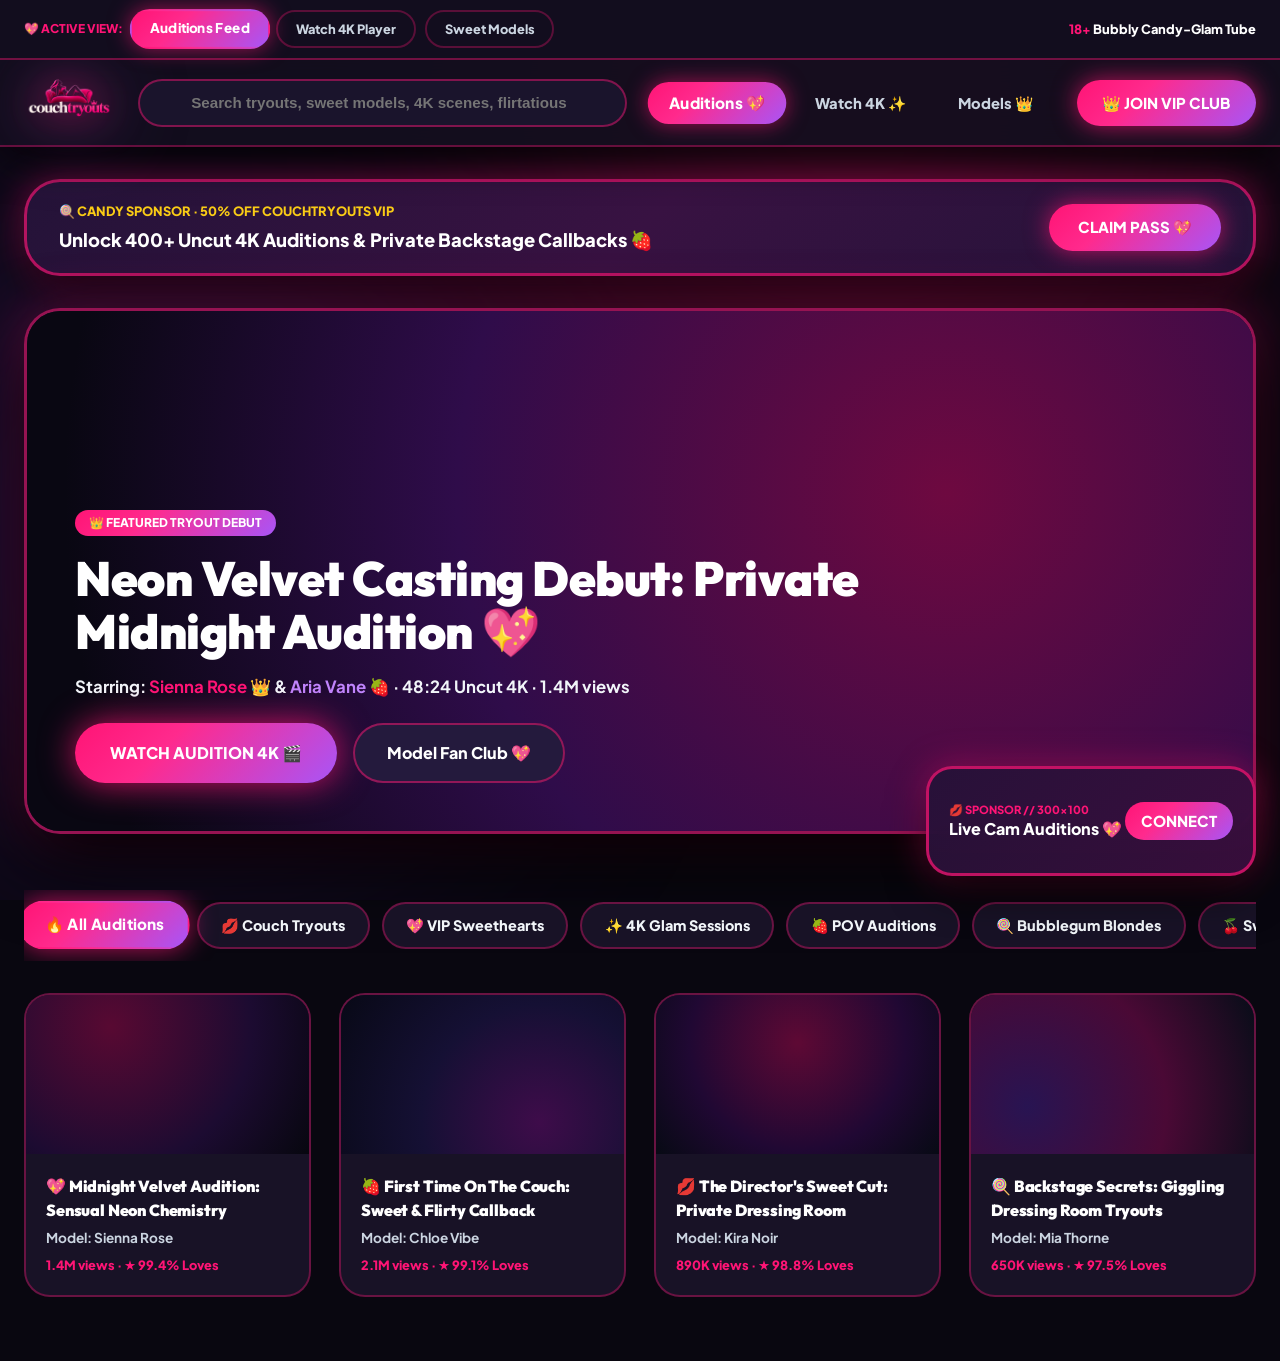
==== commit c0d404fd: "style: rebrand theme to bubbly candy-neon Updated the color palette, category naming, and visual ton" ====
--- a/public/couchtryouts-theme.html
+++ b/public/couchtryouts-theme.html
@@ -3,103 +3,70 @@
 <head>
   <meta charset="UTF-8">
   <meta name="viewport" content="width=device-width, initial-scale=1.0">
-  <title>Couchtryouts — Neon Glam 18+ Streaming Platform</title>
-  <meta name="description" content="Premium after-dark adult video tube theme with dark aesthetics, neon gradients, glassmorphism cards, and responsive streaming layouts.">
+  <title>Couchtryouts — Fun Bubbly 18+ Streaming Platform</title>
+  <meta name="description" content="Fun, bubbly, high-energy adult streaming theme with candy-neon gradients, plump rounded cards, and glamorous after-dark vibes.">
   
   <!-- Google Fonts: Outfit (Display & Headings) + Plus Jakarta Sans (Body) + JetBrains Mono (Numbers) -->
   <link rel="preconnect" href="https://fonts.googleapis.com">
   <link rel="preconnect" href="https://fonts.gstatic.com" crossorigin>
-  <link href="https://fonts.googleapis.com/css2?family=JetBrains+Mono:wght@400;500;600;700&family=Outfit:wght@400;500;600;700;800;900&family=Plus+Jakarta+Sans:wght@300;400;500;600;700;800&display=swap" rel="stylesheet">
+  <link href="https://fonts.googleapis.com/css2?family=JetBrains+Mono:wght@400;500;600;700&family=Outfit:wght@400;500;600;700;800;900&family=Plus+Jakarta+Sans:wght@400;500;600;700;800&display=swap" rel="stylesheet">
 
   <style>
     /* ==========================================================================
-       1. CSS CUSTOM PROPERTIES (BOLD NEON GLAM PALETTE)
+       1. CSS CUSTOM PROPERTIES (BUBBLY CANDY-NEON PALETTE)
        ========================================================================== */
     :root {
-      /* Backgrounds & Canvas (Deep Velvet Obsidian) */
-      --ct-bg-base: #07070c;
-      --ct-bg-surface: #0f0f18;
-      --ct-bg-surface-elevated: #161624;
-      --ct-bg-surface-card: #141422;
-      --ct-bg-surface-hover: #1f1f32;
+      /* Backgrounds (Velvet Midnight with Magenta Tones) */
+      --ct-bg-base: #090710;
+      --ct-bg-surface: #130f1f;
+      --ct-bg-surface-elevated: #1a152b;
+      --ct-bg-surface-card: #181226;
+      --ct-bg-surface-hover: #261c3d;
       
       /* Glassmorphism Surfaces */
-      --ct-bg-glass: rgba(15, 15, 24, 0.85);
-      --ct-bg-glass-card: rgba(20, 20, 32, 0.8);
-      --ct-bg-glass-card-hover: rgba(30, 24, 46, 0.95);
-      --ct-backdrop-blur: blur(20px);
+      --ct-bg-glass: rgba(19, 15, 31, 0.9);
+      --ct-bg-glass-card: rgba(24, 18, 38, 0.85);
+      --ct-backdrop-blur: blur(24px);
       
-      /* Neon Brand Accents (Cyber-Glam Hot Pink -> Electric Magenta -> Violet) */
-      --ct-neon-pink: #ff1879;
-      --ct-neon-pink-hover: #ff3b8d;
-      --ct-neon-pink-glow: rgba(255, 24, 121, 0.5);
-      --ct-neon-pink-glow-lg: 0 0 40px rgba(255, 24, 121, 0.7);
+      /* Fun Candy-Neon Accents */
+      --ct-neon-pink: #ff1475;
+      --ct-candy-bubblegum: #ff2a8d;
+      --ct-neon-violet: #9333ea;
+      --ct-candy-purple: #a855f7;
+      --ct-neon-cyan: #06b6d4;
+      --ct-candy-gold: #facc15;
       
-      --ct-neon-magenta: #e11d48;
-      --ct-neon-violet: #8b5cf6;
-      --ct-neon-violet-hover: #a78bfa;
-      --ct-neon-violet-glow: rgba(139, 92, 246, 0.45);
-      --ct-neon-violet-glow-lg: 0 0 40px rgba(139, 92, 246, 0.65);
+      /* Bubbly Gradients */
+      --ct-gradient-candy: linear-gradient(135deg, #ff1475 0%, #ff2a8d 35%, #a855f7 100%);
+      --ct-gradient-bubblegum: linear-gradient(135deg, #ff3399 0%, #ff5277 50%, #f43f5e 100%);
       
-      --ct-neon-cyan: #06b6d4;
-      --ct-neon-gold: #f59e0b;
-      --ct-neon-emerald: #10b981;
+      /* Typography */
+      --ct-text-primary: #ffffff;
+      --ct-text-secondary: #f1f5f9;
+      --ct-text-muted: #cbd5e1;
       
-      /* Gradients */
-      --ct-gradient-primary: linear-gradient(135deg, #ff1879 0%, #d946ef 50%, #8b5cf6 100%);
-      --ct-gradient-primary-reverse: linear-gradient(135deg, #8b5cf6 0%, #d946ef 50%, #ff1879 100%);
-      --ct-gradient-fire: linear-gradient(135deg, #ff1879 0%, #f43f5e 50%, #fb923c 100%);
-      --ct-gradient-glow: linear-gradient(135deg, rgba(255, 24, 121, 0.35) 0%, rgba(139, 92, 246, 0.35) 100%);
-      --ct-gradient-dark-scrim: linear-gradient(180deg, rgba(7, 7, 12, 0) 0%, rgba(7, 7, 12, 0.95) 100%);
-      
-      /* Typography & Foreground */
-      --ct-text-primary: #ffffff;
-      --ct-text-secondary: #e2e8f0;
-      --ct-text-muted: #a0aec0;
-      --ct-text-disabled: #4a5568;
-      
-      /* Hairlines & Borders */
-      --ct-border-subtle: rgba(255, 255, 255, 0.1);
-      --ct-border-medium: rgba(255, 255, 255, 0.18);
-      --ct-border-neon: rgba(255, 24, 121, 0.5);
-      --ct-border-neon-strong: #ff1879;
-      --ct-border-glow-focus: rgba(255, 24, 121, 0.85);
-      
-      /* Radii */
-      --ct-radius-sm: 8px;
-      --ct-radius-md: 12px;
-      --ct-radius-lg: 18px;
-      --ct-radius-xl: 26px;
+      /* Plump Bubbly Radii */
+      --ct-radius-sm: 12px;
+      --ct-radius-md: 18px;
+      --ct-radius-lg: 26px;
+      --ct-radius-xl: 36px;
       --ct-radius-full: 9999px;
       
-      /* Shadows */
-      --ct-shadow-card: 0 16px 45px -10px rgba(0, 0, 0, 0.85);
-      --ct-shadow-neon: 0 0 30px rgba(255, 24, 121, 0.45);
-      --ct-shadow-ad: 0 10px 40px rgba(0, 0, 0, 0.9), 0 0 25px rgba(255, 24, 121, 0.35);
-      
-      /* Transitions */
-      --ct-transition-fast: 150ms cubic-bezier(0.16, 1, 0.3, 1);
-      --ct-transition-normal: 250ms cubic-bezier(0.16, 1, 0.3, 1);
-      --ct-transition-smooth: 400ms cubic-bezier(0.16, 1, 0.3, 1);
-    }
-
-    /* ==========================================================================
-       2. BASE RESET & ESSENTIAL UTILITIES
-       ========================================================================== */
+      /* Bouncy Transitions */
+      --ct-transition-spring: 300ms cubic-bezier(0.34, 1.56, 0.64, 1);
+      --ct-shadow-bubble: 0 18px 45px -8px rgba(0, 0, 0, 0.85), 0 0 35px rgba(255, 20, 117, 0.45);
+    }
+
     *, *::before, *::after {
       box-sizing: border-box;
       margin: 0;
       padding: 0;
     }
 
-    html {
-      scroll-behavior: smooth;
-    }
-
     body {
       background-color: var(--ct-bg-base);
       color: var(--ct-text-primary);
-      font-family: 'Plus Jakarta Sans', system-ui, -apple-system, sans-serif;
+      font-family: 'Plus Jakarta Sans', system-ui, sans-serif;
       font-size: 15px;
       line-height: 1.5;
       min-height: 100vh;
@@ -107,10 +74,10 @@
       -webkit-font-smoothing: antialiased;
     }
 
-    h1, h2, h3, h4, h5, h6, .ct-heading {
+    h1, h2, h3, h4, h5, h6 {
       font-family: 'Outfit', sans-serif;
-      font-weight: 800;
-      letter-spacing: -0.02em;
+      font-weight: 900;
+      letter-spacing: -0.01em;
       color: var(--ct-text-primary);
     }
 
@@ -119,74 +86,36 @@
       font-variant-numeric: tabular-nums;
     }
 
-    a {
-      color: inherit;
-      text-decoration: none;
-    }
-
-    button {
-      background: none;
-      border: none;
-      font: inherit;
-      cursor: pointer;
-      color: inherit;
-    }
-
-    /* Custom Scrollbar */
-    ::-webkit-scrollbar {
-      width: 9px;
-      height: 9px;
-    }
-    ::-webkit-scrollbar-track {
-      background: var(--ct-bg-base);
-    }
+    a { color: inherit; text-decoration: none; }
+    button { background: none; border: none; font: inherit; cursor: pointer; color: inherit; }
+
+    /* Custom Bubbly Scrollbar */
+    ::-webkit-scrollbar { width: 11px; }
+    ::-webkit-scrollbar-track { background: #090710; }
     ::-webkit-scrollbar-thumb {
-      background: #251633;
-      border-radius: var(--ct-radius-full);
-      border: 1px solid rgba(255, 24, 121, 0.2);
-    }
-    ::-webkit-scrollbar-thumb:hover {
-      background: var(--ct-neon-pink);
-      box-shadow: 0 0 12px var(--ct-neon-pink);
-    }
-
-    /* Ambient Background Glow Spots */
-    .ct-ambient-glow-wrapper {
+      background: linear-gradient(180deg, #ff1475 0%, #9333ea 100%);
+      border-radius: 9999px;
+      border: 2px solid #090710;
+    }
+
+    /* Ambient Floating Bubble Glows */
+    .ct-ambient-glow {
       position: fixed;
-      top: 0;
-      left: 0;
-      right: 0;
-      bottom: 0;
+      inset: 0;
+      pointer-events: none;
       overflow: hidden;
-      pointer-events: none;
       z-index: 0;
     }
-    .ct-glow-orb {
+    .ct-bubble-orb {
       position: absolute;
       border-radius: 50%;
       filter: blur(140px);
       opacity: 0.25;
-      animation: ct-float 10s ease-in-out infinite alternate;
-    }
-    .ct-glow-orb-pink {
-      width: 650px;
-      height: 650px;
-      background: var(--ct-neon-pink);
-      top: -200px;
-      right: 15%;
-    }
-    .ct-glow-orb-violet {
-      width: 580px;
-      height: 580px;
-      background: var(--ct-neon-violet);
-      bottom: 10%;
-      left: -120px;
-      animation-delay: -5s;
-    }
-
-    @keyframes ct-float {
+      animation: ct-bob 8s ease-in-out infinite alternate;
+    }
+    @keyframes ct-bob {
       0% { transform: translateY(0px) scale(1); }
-      100% { transform: translateY(40px) scale(1.1); }
+      100% { transform: translateY(35px) scale(1.08); }
     }
 
     .ct-container {
@@ -197,79 +126,88 @@
       z-index: 1;
     }
 
-    /* View Switcher Top Bar Demo Control */
+    /* Plump Bubbly Button */
+    .ct-bubble-btn {
+      border-radius: var(--ct-radius-full);
+      transition: transform var(--ct-transition-spring), box-shadow var(--ct-transition-spring);
+    }
+    .ct-bubble-btn:hover {
+      transform: translateY(-3px) scale(1.05);
+    }
+    .ct-bubble-btn:active {
+      transform: translateY(1px) scale(0.96);
+    }
+
+    /* Plump Bubbly Card */
+    .ct-bubbly-card {
+      border-radius: var(--ct-radius-xl);
+      transition: transform var(--ct-transition-spring), border-color var(--ct-transition-spring), box-shadow var(--ct-transition-spring);
+    }
+    .ct-bubbly-card:hover {
+      transform: translateY(-8px) scale(1.025);
+      box-shadow: var(--ct-shadow-bubble);
+      border-color: var(--ct-neon-pink);
+    }
+
+    /* Demo View Switcher Bar */
     .ct-demo-bar {
-      background: #0d0d15;
-      border-bottom: 1px solid rgba(255, 24, 121, 0.3);
+      background: #120d1e;
+      border-bottom: 2px solid rgba(255, 20, 117, 0.4);
       padding: 0.65rem 1.5rem;
-      font-size: 0.8rem;
       display: flex;
       align-items: center;
       justify-content: space-between;
       position: sticky;
       top: 0;
       z-index: 100;
-      box-shadow: 0 4px 20px rgba(0,0,0,0.8);
-    }
-    .ct-demo-tabs {
-      display: flex;
-      gap: 0.5rem;
-      align-items: center;
+      font-size: 0.8rem;
     }
     .ct-demo-tab-btn {
-      padding: 0.4rem 1rem;
-      border-radius: var(--ct-radius-md);
-      font-size: 0.78rem;
-      font-weight: 800;
+      padding: 0.45rem 1.1rem;
+      border-radius: var(--ct-radius-full);
+      font-size: 0.8rem;
+      font-weight: 900;
       color: var(--ct-text-muted);
-      border: 1px solid var(--ct-border-subtle);
-      transition: var(--ct-transition-fast);
+      border: 2px solid rgba(255, 20, 117, 0.3);
+      transition: all var(--ct-transition-spring);
     }
     .ct-demo-tab-btn.active, .ct-demo-tab-btn:hover {
       color: #fff;
-      background: var(--ct-gradient-primary);
+      background: var(--ct-gradient-candy);
       border-color: transparent;
-      box-shadow: 0 0 18px rgba(255, 24, 121, 0.5);
-    }
-
-    /* ==========================================================================
-       3. COMPONENT: HEADER & NAVIGATION
-       ========================================================================== */
+      box-shadow: 0 0 20px rgba(255, 20, 117, 0.6);
+      transform: scale(1.05);
+    }
+
+    /* HEADER */
     .ct-header {
       background: var(--ct-bg-glass);
       backdrop-filter: var(--ct-backdrop-blur);
-      border-bottom: 1px solid rgba(255, 24, 121, 0.25);
+      border-bottom: 2px solid rgba(255, 20, 117, 0.35);
       position: sticky;
-      top: 42px;
+      top: 45px;
       z-index: 90;
-      box-shadow: 0 10px 35px rgba(0,0,0,0.8);
+      box-shadow: 0 10px 40px rgba(0,0,0,0.85);
     }
     .ct-header-inner {
       display: flex;
       align-items: center;
       justify-content: space-between;
       gap: 1.5rem;
-      height: 80px;
-    }
-    .ct-brand {
-      display: flex;
-      align-items: center;
-      gap: 0.75rem;
-      flex-shrink: 0;
+      height: 85px;
     }
     .ct-brand-logo {
-      height: 54px;
+      height: 60px;
       width: auto;
       object-fit: contain;
-      filter: drop-shadow(0 0 16px rgba(255, 24, 121, 0.75)) drop-shadow(0 0 30px rgba(139, 92, 246, 0.4));
-      transition: transform var(--ct-transition-normal), filter var(--ct-transition-normal);
-    }
-    .ct-brand:hover .ct-brand-logo {
-      transform: scale(1.05);
-      filter: drop-shadow(0 0 25px rgba(255, 24, 121, 0.95)) drop-shadow(0 0 45px rgba(139, 92, 246, 0.6));
-    }
-    
-    /* Search Bar with Glow Focus State */
+      filter: drop-shadow(0 0 20px rgba(255, 20, 117, 0.8)) drop-shadow(0 0 40px rgba(168, 85, 247, 0.5));
+      transition: transform var(--ct-transition-spring);
+    }
+    .ct-brand-logo:hover {
+      transform: scale(1.08);
+    }
+
+    /* Plump Search Bar */
     .ct-search-box {
       flex: 1;
       max-width: 580px;
@@ -277,1714 +215,417 @@
     }
     .ct-search-input {
       width: 100%;
-      background: #161624;
-      border: 1px solid rgba(255, 24, 121, 0.35);
+      background: #1a142c;
+      border: 2px solid rgba(255, 20, 117, 0.45);
       border-radius: var(--ct-radius-full);
-      padding: 0.75rem 3.5rem 0.75rem 3rem;
+      padding: 0.85rem 3.5rem 0.85rem 3.2rem;
       color: #fff;
-      font-size: 0.9rem;
-      transition: all var(--ct-transition-normal);
+      font-size: 0.95rem;
+      font-weight: 600;
       outline: none;
-      box-shadow: inset 0 2px 4px rgba(0,0,0,0.6);
-    }
-    .ct-search-input::placeholder {
-      color: #718096;
+      transition: all 0.3s;
     }
     .ct-search-input:focus {
-      background: #1a1a2c;
+      background: #23193c;
       border-color: var(--ct-neon-pink);
-      box-shadow: 0 0 0 2px rgba(255, 24, 121, 0.4), 0 0 30px rgba(255, 24, 121, 0.5);
+      box-shadow: 0 0 0 3px rgba(255, 20, 117, 0.35), 0 0 30px rgba(255, 20, 117, 0.5);
     }
     .ct-search-icon {
       position: absolute;
-      left: 1.1rem;
+      left: 1.25rem;
       top: 50%;
       transform: translateY(-50%);
       color: var(--ct-neon-pink);
       pointer-events: none;
-      width: 18px;
-      height: 18px;
-    }
-    .ct-search-shortcut {
-      position: absolute;
-      right: 1rem;
-      top: 50%;
-      transform: translateY(-50%);
-      background: rgba(255, 24, 121, 0.2);
-      border: 1px solid rgba(255, 24, 121, 0.4);
-      border-radius: 4px;
-      font-size: 0.7rem;
-      padding: 2px 6px;
-      color: var(--ct-neon-pink);
-      font-weight: 800;
-    }
-
-    /* Nav Links */
+    }
+
+    /* Plump Nav Pills */
     .ct-nav-links {
       display: flex;
       align-items: center;
-      gap: 1.5rem;
-    }
-    .ct-nav-item {
+      gap: 0.75rem;
+    }
+    .ct-nav-pill {
       font-size: 0.92rem;
       font-weight: 800;
-      color: var(--ct-text-secondary);
-      transition: color var(--ct-transition-fast);
-      position: relative;
-      white-space: nowrap;
-    }
-    .ct-nav-item:hover, .ct-nav-item.active {
+      color: #cbd5e1;
+      padding: 0.55rem 1.25rem;
+      border-radius: var(--ct-radius-full);
+      transition: all var(--ct-transition-spring);
+    }
+    .ct-nav-pill:hover, .ct-nav-pill.active {
       color: #fff;
-    }
-    .ct-nav-item.active::after {
-      content: '';
-      position: absolute;
-      bottom: -6px;
-      left: 0;
-      right: 0;
-      height: 3px;
-      background: var(--ct-gradient-primary);
-      border-radius: 2px;
-      box-shadow: 0 0 12px var(--ct-neon-pink);
-    }
-    .ct-live-badge {
-      display: inline-flex;
-      align-items: center;
-      gap: 5px;
-      background: var(--ct-gradient-primary);
-      color: #fff;
-      padding: 3px 8px;
-      border-radius: var(--ct-radius-full);
-      font-size: 0.68rem;
-      font-weight: 900;
-      text-transform: uppercase;
-      letter-spacing: 0.05em;
-      box-shadow: 0 0 12px var(--ct-neon-pink);
-    }
-    .ct-live-dot {
-      width: 6px;
-      height: 6px;
-      background: #fff;
-      border-radius: 50%;
-      animation: ct-dot-pulse 1.2s infinite;
-    }
-    @keyframes ct-dot-pulse {
-      0%, 100% { opacity: 1; transform: scale(1); }
-      50% { opacity: 0.3; transform: scale(0.6); }
-    }
-
-    /* Header Actions */
-    .ct-header-actions {
-      display: flex;
-      align-items: center;
-      gap: 1rem;
-    }
-    .ct-btn-vip {
-      background: var(--ct-gradient-primary);
-      color: #fff;
-      font-weight: 900;
-      font-size: 0.88rem;
-      padding: 0.65rem 1.4rem;
-      border-radius: var(--ct-radius-full);
-      display: inline-flex;
-      align-items: center;
-      gap: 0.5rem;
-      box-shadow: 0 0 25px rgba(255, 24, 121, 0.55);
-      transition: all var(--ct-transition-fast);
-      white-space: nowrap;
-      text-transform: uppercase;
-      letter-spacing: 0.04em;
-    }
-    .ct-btn-vip:hover {
-      box-shadow: 0 0 35px rgba(255, 24, 121, 0.85);
+      background: var(--ct-gradient-candy);
+      box-shadow: 0 0 20px rgba(255, 20, 117, 0.6);
       transform: scale(1.05);
     }
-    .ct-hamburger-btn {
-      display: none;
-      width: 44px;
-      height: 44px;
-      border-radius: var(--ct-radius-md);
-      background: var(--ct-bg-surface-elevated);
-      border: 1px solid var(--ct-border-neon);
-      align-items: center;
-      justify-content: center;
-      color: var(--ct-text-primary);
-    }
-
-    /* Mobile Drawer */
-    .ct-mobile-drawer {
-      position: fixed;
-      top: 0;
-      right: -340px;
-      width: 320px;
-      height: 100vh;
-      background: #10101c;
-      border-left: 2px solid var(--ct-border-neon);
-      z-index: 200;
-      padding: 1.75rem;
-      transition: right var(--ct-transition-normal);
-      display: flex;
-      flex-direction: column;
-      box-shadow: -15px 0 50px rgba(0,0,0,0.9);
-    }
-    .ct-mobile-drawer.open {
-      right: 0;
-    }
-    .ct-drawer-overlay {
-      position: fixed;
-      inset: 0;
-      background: rgba(0,0,0,0.85);
-      backdrop-filter: blur(6px);
-      z-index: 199;
-      display: none;
-    }
-    .ct-drawer-overlay.open {
-      display: block;
-    }
-
-    /* ==========================================================================
-       4. COMPONENT: TOP AD SLOT (300x100 / 728x90)
-       ========================================================================== */
-    .ct-ad-container {
-      margin: 1.75rem auto;
-      display: flex;
-      justify-content: center;
-      position: relative;
-    }
+
+    /* Top Ad Slot (728x90) */
     .ct-ad-slot-top {
-      width: 100%;
-      max-width: 800px;
-      background: linear-gradient(135deg, #1c1228 0%, #2c133a 50%, #1c1228 100%);
-      border: 2px solid var(--ct-border-neon);
-      border-radius: var(--ct-radius-lg);
+      background: linear-gradient(135deg, #241338 0%, #381242 50%, #241338 100%);
+      border: 3px solid rgba(255, 20, 117, 0.65);
+      border-radius: var(--ct-radius-xl);
+      padding: 1.25rem 2rem;
       display: flex;
       align-items: center;
       justify-content: space-between;
-      padding: 1rem 1.75rem;
-      position: relative;
-      overflow: hidden;
-      box-shadow: var(--ct-shadow-ad);
-      backdrop-filter: blur(12px);
-    }
-    .ct-ad-slot-top::before {
-      content: '';
-      position: absolute;
-      top: 0;
-      left: 0;
-      width: 6px;
-      height: 100%;
-      background: var(--ct-gradient-primary);
-      box-shadow: 0 0 15px var(--ct-neon-pink);
-    }
-    .ct-ad-label {
-      font-size: 0.68rem;
-      text-transform: uppercase;
-      letter-spacing: 0.1em;
-      color: var(--ct-neon-pink);
-      font-weight: 800;
-      display: flex;
-      align-items: center;
-      gap: 6px;
-    }
-    .ct-ad-title {
-      font-size: 1.05rem;
-      font-weight: 800;
-      color: #fff;
-    }
-    .ct-ad-sub {
-      font-size: 0.8rem;
-      color: #cbd5e1;
-    }
-    .ct-ad-cta {
-      background: var(--ct-gradient-primary);
-      color: #fff;
-      font-size: 0.82rem;
-      font-weight: 900;
-      padding: 0.55rem 1.25rem;
-      border-radius: var(--ct-radius-full);
-      transition: all var(--ct-transition-fast);
-      white-space: nowrap;
-      text-transform: uppercase;
-      box-shadow: 0 0 20px rgba(255, 24, 121, 0.5);
-    }
-    .ct-ad-cta:hover {
-      box-shadow: 0 0 30px var(--ct-neon-pink);
-      transform: scale(1.05);
-    }
-
-    /* ==========================================================================
-       5. COMPONENT: FILTER CHIPS ROW (CATEGORIES)
-       ========================================================================== */
-    .ct-filter-row {
-      display: flex;
-      align-items: center;
-      gap: 0.65rem;
+      margin: 2rem auto;
+      box-shadow: var(--ct-shadow-bubble);
+    }
+
+    /* Bubbly Category Chips */
+    .ct-category-row {
+      display: flex;
+      gap: 0.75rem;
       overflow-x: auto;
       padding: 0.75rem 0;
       margin-bottom: 2rem;
       scrollbar-width: none;
     }
-    .ct-filter-row::-webkit-scrollbar {
-      display: none;
-    }
-    .ct-filter-chip {
-      padding: 0.55rem 1.25rem;
+    .ct-category-chip {
+      padding: 0.65rem 1.4rem;
       border-radius: var(--ct-radius-full);
-      font-size: 0.88rem;
+      font-size: 0.9rem;
       font-weight: 800;
-      color: var(--ct-text-secondary);
-      background: var(--ct-bg-surface-card);
-      border: 1px solid var(--ct-border-subtle);
+      color: #f1f5f9;
+      background: #181226;
+      border: 2px solid rgba(255, 20, 117, 0.35);
       white-space: nowrap;
-      transition: all var(--ct-transition-fast);
       cursor: pointer;
-    }
-    .ct-filter-chip:hover {
+      transition: all var(--ct-transition-spring);
+    }
+    .ct-category-chip.active, .ct-category-chip:hover {
+      background: var(--ct-gradient-candy);
+      border-color: transparent;
       color: #fff;
-      border-color: var(--ct-border-neon);
-      background: var(--ct-bg-surface-hover);
-      box-shadow: 0 0 15px rgba(255, 24, 121, 0.3);
-    }
-    .ct-filter-chip.active {
-      background: var(--ct-gradient-primary);
-      color: #fff;
-      border-color: transparent;
-      box-shadow: 0 0 25px rgba(255, 24, 121, 0.55);
-      transform: scale(1.05);
-    }
-
-    /* ==========================================================================
-       6. COMPONENT: HERO FEATURE ROW
-       ========================================================================== */
+      transform: scale(1.06);
+      box-shadow: 0 0 25px rgba(255, 20, 117, 0.7);
+    }
+
+    /* Hero Card */
     .ct-hero-card {
-      position: relative;
       border-radius: var(--ct-radius-xl);
       overflow: hidden;
+      border: 3px solid rgba(255, 20, 117, 0.55);
+      background: #171128;
+      box-shadow: 0 30px 75px rgba(0,0,0,0.95), 0 0 50px rgba(255, 20, 117, 0.35);
       margin-bottom: 3.5rem;
-      border: 2px solid var(--ct-border-neon);
-      background: #12121e;
-      box-shadow: 0 25px 60px rgba(0,0,0,0.9), 0 0 45px rgba(255, 24, 121, 0.25);
-      transition: border-color var(--ct-transition-normal), box-shadow var(--ct-transition-normal);
-    }
-    .ct-hero-card:hover {
-      border-color: #ff1879;
-      box-shadow: 0 30px 70px rgba(0,0,0,0.95), 0 0 60px rgba(255, 24, 121, 0.4);
     }
     .ct-hero-media {
-      width: 100%;
       height: 520px;
       position: relative;
       display: flex;
       align-items: flex-end;
-      background: radial-gradient(circle at 75% 30%, #5e0a39 0%, #240938 45%, #07070e 90%);
-      overflow: hidden;
-    }
-    .ct-hero-mesh {
-      position: absolute;
-      inset: 0;
-      background-image: 
-        radial-gradient(at 10% 20%, rgba(255, 24, 121, 0.45) 0px, transparent 50%),
-        radial-gradient(at 85% 70%, rgba(139, 92, 246, 0.4) 0px, transparent 50%);
-      opacity: 0.85;
-    }
-    .ct-hero-overlay {
-      position: absolute;
-      inset: 0;
-      background: linear-gradient(180deg, rgba(7,7,12,0.1) 0%, rgba(7,7,12,0.85) 75%, rgba(7,7,12,0.98) 100%);
-      z-index: 1;
-    }
-    .ct-hero-content {
-      position: relative;
-      z-index: 2;
       padding: 3rem;
-      width: 100%;
-      max-width: 850px;
-    }
-    .ct-hero-badge-strip {
-      display: flex;
-      align-items: center;
-      gap: 0.75rem;
-      margin-bottom: 1rem;
-    }
-    .ct-badge-exclusive {
-      background: var(--ct-gradient-primary);
-      color: #fff;
-      font-size: 0.75rem;
-      font-weight: 900;
-      text-transform: uppercase;
-      letter-spacing: 0.08em;
-      padding: 4px 12px;
-      border-radius: var(--ct-radius-sm);
-      box-shadow: 0 0 15px var(--ct-neon-pink);
-    }
-    .ct-badge-4k {
-      background: #18182a;
-      border: 1px solid var(--ct-border-neon);
-      color: var(--ct-neon-pink);
-      font-size: 0.75rem;
-      font-weight: 800;
-      padding: 4px 10px;
-      border-radius: var(--ct-radius-sm);
-    }
-    .ct-hero-title {
-      font-size: clamp(2rem, 4vw, 3.25rem);
-      line-height: 1.15;
-      margin-bottom: 0.85rem;
-      text-shadow: 0 4px 25px rgba(0,0,0,0.9);
-      font-weight: 900;
-    }
-    .ct-hero-meta {
-      display: flex;
-      align-items: center;
-      gap: 0.85rem;
-      color: var(--ct-text-secondary);
-      font-size: 0.95rem;
-      margin-bottom: 1.75rem;
-      font-weight: 600;
-    }
-    .ct-hero-actions {
-      display: flex;
-      align-items: center;
-      gap: 1.25rem;
-      flex-wrap: wrap;
-    }
-    .ct-btn-play {
-      background: var(--ct-gradient-primary);
-      color: #fff;
-      font-weight: 900;
-      padding: 0.85rem 2rem;
-      border-radius: var(--ct-radius-full);
-      display: inline-flex;
-      align-items: center;
-      gap: 0.75rem;
-      font-size: 1rem;
-      box-shadow: 0 0 35px rgba(255, 24, 121, 0.6);
-      transition: all var(--ct-transition-fast);
-      text-transform: uppercase;
-      letter-spacing: 0.03em;
-    }
-    .ct-btn-play:hover {
-      box-shadow: 0 0 45px var(--ct-neon-pink);
-      transform: scale(1.05);
-    }
-    .ct-btn-secondary {
-      background: rgba(255, 255, 255, 0.12);
-      backdrop-filter: blur(12px);
-      border: 1px solid var(--ct-border-neon);
-      color: #fff;
-      font-weight: 700;
-      padding: 0.85rem 1.6rem;
-      border-radius: var(--ct-radius-full);
-      display: inline-flex;
-      align-items: center;
-      gap: 0.5rem;
-      font-size: 0.95rem;
-      transition: all var(--ct-transition-fast);
-    }
-    .ct-btn-secondary:hover {
-      background: rgba(255, 24, 121, 0.25);
-      border-color: #fff;
-    }
-
-    /* ==========================================================================
-       7. COMPONENT: RESPONSIVE VIDEO GRID & CARDS
-       ========================================================================== */
-    .ct-section-header {
-      display: flex;
-      align-items: center;
-      justify-content: space-between;
-      margin-bottom: 1.5rem;
-      padding-bottom: 0.75rem;
-      border-bottom: 1px solid var(--ct-border-subtle);
-    }
-    .ct-section-title {
-      font-size: 1.6rem;
-      display: flex;
-      align-items: center;
-      gap: 0.6rem;
-      font-weight: 900;
-    }
-    .ct-section-title-accent {
-      background: var(--ct-gradient-primary);
-      -webkit-background-clip: text;
-      -webkit-text-fill-color: transparent;
-    }
-
-    /* 4 Cols Desktop -> 2 Tablet -> 1 Mobile */
+      background: radial-gradient(circle at 75% 35%, #6e0940 0%, #2f0c4a 50%, #090712 90%);
+    }
+
+    /* Video Grid (4 cols) */
     .ct-video-grid {
       display: grid;
       grid-template-columns: repeat(4, 1fr);
       gap: 1.75rem;
       margin-bottom: 4rem;
     }
-
-    /* Video Card Glassmorphism */
     .ct-video-card {
-      background: var(--ct-bg-glass-card);
-      border: 1px solid var(--ct-border-subtle);
+      background: #181226;
+      border: 2px solid rgba(255, 20, 117, 0.35);
       border-radius: var(--ct-radius-lg);
       overflow: hidden;
       display: flex;
       flex-direction: column;
-      transition: transform var(--ct-transition-normal), border-color var(--ct-transition-normal), box-shadow var(--ct-transition-normal);
       cursor: pointer;
+      transition: all var(--ct-transition-spring);
+    }
+    .ct-video-card:hover {
+      transform: translateY(-8px) scale(1.03);
+      border-color: var(--ct-neon-pink);
+      box-shadow: var(--ct-shadow-bubble);
+    }
+    .ct-card-thumb {
+      width: 100%;
+      padding-top: 56.25%;
       position: relative;
     }
-    .ct-video-card:hover {
-      transform: translateY(-6px) scale(1.02);
-      border-color: var(--ct-neon-pink);
-      box-shadow: 0 20px 45px -10px rgba(0, 0, 0, 0.9), 0 0 30px rgba(255, 24, 121, 0.35);
-    }
-    
-    /* 16:9 Thumbnail Area with CSS Gradient */
-    .ct-card-thumb-wrapper {
+
+    /* Video Watch 16:9 Player */
+    .ct-player-frame {
       position: relative;
       width: 100%;
-      padding-top: 56.25%; /* 16:9 ratio */
-      overflow: hidden;
-      background-color: #0c0c14;
-    }
-    .ct-card-thumb-gradient {
-      position: absolute;
-      inset: 0;
-      transition: transform 0.6s cubic-bezier(0.16, 1, 0.3, 1), filter 0.4s ease;
-      display: flex;
-      align-items: center;
-      justify-content: center;
-    }
-    .ct-video-card:hover .ct-card-thumb-gradient {
-      transform: scale(1.1);
-      filter: saturate(1.35) brightness(1.1);
-    }
-    .ct-thumb-g1 { background: radial-gradient(circle at 30% 20%, #520930 0%, #1c0b31 55%, #07070f 100%); }
-    .ct-thumb-g2 { background: radial-gradient(circle at 70% 80%, #3a0c44 0%, #151034 50%, #080916 100%); }
-    .ct-thumb-g3 { background: radial-gradient(circle at 50% 30%, #5a0931 0%, #200833 60%, #070a14 100%); }
-    .ct-thumb-g4 { background: radial-gradient(circle at 20% 70%, #221248 0%, #440931 55%, #070d18 100%); }
-    .ct-thumb-g5 { background: radial-gradient(circle at 80% 30%, #540826 0%, #180d32 60%, #070e17 100%); }
-    .ct-thumb-g6 { background: radial-gradient(circle at 40% 60%, #300c48 0%, #121538 50%, #0b0714 100%); }
-    .ct-thumb-g7 { background: radial-gradient(circle at 60% 20%, #600a36 0%, #2b0728 50%, #070b17 100%); }
-    .ct-thumb-g8 { background: radial-gradient(circle at 30% 70%, #151f4c 0%, #400937 55%, #07070e 100%); }
-
-    /* Play Icon Hover Overlay */
-    .ct-thumb-play-overlay {
-      position: absolute;
-      inset: 0;
-      display: flex;
-      align-items: center;
-      justify-content: center;
-      background: rgba(7, 7, 12, 0.45);
-      opacity: 0;
-      transition: opacity var(--ct-transition-fast);
-    }
-    .ct-video-card:hover .ct-thumb-play-overlay {
-      opacity: 1;
-    }
-    .ct-play-circle {
-      width: 54px;
-      height: 54px;
-      border-radius: 50%;
-      background: var(--ct-gradient-primary);
-      display: flex;
-      align-items: center;
-      justify-content: center;
-      color: #fff;
-      box-shadow: 0 0 25px var(--ct-neon-pink);
-      transform: scale(0.85);
-      transition: transform var(--ct-transition-fast);
-    }
-    .ct-video-card:hover .ct-play-circle {
-      transform: scale(1);
-    }
-
-    /* Thumbnail Badges */
-    .ct-thumb-badge-duration {
-      position: absolute;
-      bottom: 0.75rem;
-      right: 0.75rem;
-      background: rgba(7, 7, 12, 0.9);
-      color: #fff;
-      font-size: 0.75rem;
-      font-weight: 700;
-      padding: 3px 8px;
-      border-radius: var(--ct-radius-sm);
-      border: 1px solid rgba(255,255,255,0.15);
-      z-index: 2;
-    }
-    .ct-thumb-badge-hd {
-      position: absolute;
-      top: 0.75rem;
-      left: 0.75rem;
-      background: rgba(15, 15, 24, 0.9);
-      color: var(--ct-neon-cyan);
-      font-size: 0.7rem;
-      font-weight: 900;
-      padding: 3px 8px;
-      border-radius: 4px;
-      border: 1px solid rgba(6, 182, 212, 0.4);
-      z-index: 2;
-    }
-
-    /* Card Details */
-    .ct-card-body {
-      padding: 1.15rem;
-      display: flex;
-      flex-direction: column;
-      gap: 0.6rem;
-      flex: 1;
-    }
-    .ct-card-title {
-      font-size: 0.98rem;
-      font-weight: 800;
-      line-height: 1.35;
-      color: #fff;
-      display: -webkit-box;
-      -webkit-line-clamp: 2;
-      -webkit-box-orient: vertical;
-      overflow: hidden;
-      transition: color var(--ct-transition-fast);
-    }
-    .ct-video-card:hover .ct-card-title {
-      color: var(--ct-neon-pink);
-    }
-    .ct-card-model {
-      font-size: 0.85rem;
-      color: var(--ct-text-muted);
-      font-weight: 700;
-      display: flex;
-      align-items: center;
-      gap: 6px;
-    }
-    .ct-card-stats {
-      display: flex;
-      align-items: center;
-      gap: 0.6rem;
-      font-size: 0.78rem;
-      color: var(--ct-text-muted);
-      margin-top: auto;
-      font-weight: 600;
-    }
-    .ct-rating-badge {
-      color: #34d399;
-      font-weight: 800;
-    }
-
-    /* ==========================================================================
-       8. COMPONENT: VIDEO WATCH PAGE
-       ========================================================================== */
-    .ct-watch-layout {
-      display: grid;
-      grid-template-columns: 1fr 380px;
-      gap: 2rem;
-      margin-bottom: 4rem;
-    }
-    .ct-player-wrapper {
-      position: relative;
-      width: 100%;
-      padding-top: 56.25%; /* 16:9 ratio */
+      padding-top: 56.25%;
       background: #000;
       border-radius: var(--ct-radius-xl);
       overflow: hidden;
-      box-shadow: 0 30px 70px -15px rgba(0,0,0,0.95);
-      border: 2px solid var(--ct-border-neon);
-    }
-    
-    /* Neon Ambilight Light Bleed */
-    .ct-ambilight-glow {
-      position: absolute;
-      inset: -25px;
-      background: radial-gradient(circle at 50% 50%, rgba(255, 24, 121, 0.35) 0%, rgba(139, 92, 246, 0.25) 50%, transparent 80%);
-      filter: blur(50px);
-      z-index: 0;
-      pointer-events: none;
-    }
-
+      border: 3px solid rgba(255, 20, 117, 0.65);
+      box-shadow: 0 30px 75px rgba(0,0,0,0.95);
+    }
     .ct-player-inner {
       position: absolute;
       inset: 0;
-      z-index: 1;
       display: flex;
       flex-direction: column;
       justify-content: space-between;
-      background: radial-gradient(circle at 60% 40%, #45092d 0%, #1a082b 50%, #030307 100%);
-    }
-    .ct-player-center-play {
-      position: absolute;
-      top: 50%;
-      left: 50%;
-      transform: translate(-50%, -50%);
-      width: 90px;
-      height: 90px;
-      border-radius: 50%;
-      background: var(--ct-gradient-primary);
-      display: flex;
-      align-items: center;
-      justify-content: center;
-      box-shadow: 0 0 45px var(--ct-neon-pink);
-      cursor: pointer;
-      transition: transform var(--ct-transition-fast);
-    }
-    .ct-player-center-play:hover {
-      transform: translate(-50%, -50%) scale(1.1);
-    }
-    
-    /* Player Controls Bar */
-    .ct-player-controls {
-      background: linear-gradient(180deg, transparent 0%, rgba(7, 7, 12, 0.95) 100%);
-      padding: 1.5rem 1.5rem 1rem;
-      margin-top: auto;
-      z-index: 2;
-    }
-    .ct-scrubber-bar {
-      width: 100%;
-      height: 8px;
-      background: rgba(255, 255, 255, 0.2);
-      border-radius: var(--ct-radius-full);
-      position: relative;
-      cursor: pointer;
-      margin-bottom: 1rem;
-    }
-    .ct-scrubber-progress {
-      position: absolute;
-      left: 0;
-      top: 0;
-      bottom: 0;
-      width: 42%;
-      background: var(--ct-gradient-primary);
-      border-radius: var(--ct-radius-full);
-      box-shadow: 0 0 14px var(--ct-neon-pink);
-    }
-    .ct-scrubber-handle {
-      position: absolute;
-      right: -7px;
-      top: 50%;
-      transform: translateY(-50%);
-      width: 16px;
-      height: 16px;
-      background: #fff;
-      border-radius: 50%;
-      box-shadow: 0 0 10px #fff;
-    }
-    .ct-controls-bottom {
-      display: flex;
-      align-items: center;
-      justify-content: space-between;
-      color: #fff;
-      font-size: 0.88rem;
-    }
-    .ct-controls-left, .ct-controls-right {
-      display: flex;
-      align-items: center;
-      gap: 1.25rem;
-    }
-
-    /* Video Details Block */
-    .ct-watch-info {
-      margin-top: 1.75rem;
-    }
-    .ct-watch-title {
-      font-size: 1.8rem;
-      line-height: 1.25;
-      margin-bottom: 1rem;
-      font-weight: 900;
-    }
-    .ct-watch-actions-bar {
-      display: flex;
-      align-items: center;
-      justify-content: space-between;
-      flex-wrap: wrap;
-      gap: 1rem;
-      padding-bottom: 1.5rem;
-      border-bottom: 1px solid var(--ct-border-subtle);
-    }
-    .ct-watch-meta-left {
-      display: flex;
-      align-items: center;
-      gap: 0.85rem;
-      font-size: 0.9rem;
-      color: var(--ct-text-muted);
-    }
-    .ct-action-pill {
-      background: var(--ct-bg-surface-card);
-      border: 1px solid var(--ct-border-subtle);
-      border-radius: var(--ct-radius-full);
-      padding: 0.6rem 1.2rem;
-      font-size: 0.85rem;
-      font-weight: 800;
-      display: inline-flex;
-      align-items: center;
-      gap: 8px;
-      transition: all var(--ct-transition-fast);
-    }
-    .ct-action-pill:hover, .ct-action-pill.active {
-      background: var(--ct-neon-pink);
-      border-color: var(--ct-neon-pink);
-      color: #fff;
-      box-shadow: 0 0 20px var(--ct-neon-pink);
-    }
-    
-    /* Model Tag & Subscribe Row */
-    .ct-model-bar {
-      display: flex;
-      align-items: center;
-      justify-content: space-between;
-      padding: 1.5rem 0;
-      border-bottom: 1px solid var(--ct-border-subtle);
-    }
-    .ct-model-info-link {
-      display: flex;
-      align-items: center;
-      gap: 1rem;
-      cursor: pointer;
-    }
-    .ct-model-avatar-sm {
-      width: 56px;
-      height: 56px;
-      border-radius: 50%;
-      background: var(--ct-gradient-primary);
-      padding: 2.5px;
-      box-shadow: 0 0 20px rgba(255, 24, 121, 0.5);
-    }
-    .ct-model-avatar-inner {
-      width: 100%;
-      height: 100%;
-      border-radius: 50%;
-      background: #0a0a14;
-      display: flex;
-      align-items: center;
-      justify-content: center;
-      font-weight: 900;
-      font-size: 1.25rem;
-      color: #fff;
-    }
-
-    /* Live Cams Widget Placeholder Strip */
-    .ct-live-cams-widget {
-      margin-top: 2rem;
-      background: var(--ct-bg-glass-card);
-      border: 2px solid var(--ct-border-neon);
-      border-radius: var(--ct-radius-xl);
-      padding: 1.5rem;
-      box-shadow: 0 15px 40px rgba(0,0,0,0.8);
-    }
-    .ct-live-cams-header {
-      display: flex;
-      align-items: center;
-      justify-content: space-between;
-      margin-bottom: 1.25rem;
-    }
-    .ct-live-cams-strip {
-      display: grid;
-      grid-template-columns: repeat(4, 1fr);
-      gap: 1rem;
-    }
-    .ct-cam-card {
-      position: relative;
-      border-radius: var(--ct-radius-md);
-      overflow: hidden;
-      border: 1px solid var(--ct-border-subtle);
-      transition: all var(--ct-transition-fast);
-      cursor: pointer;
-    }
-    .ct-cam-card:hover {
-      border-color: var(--ct-neon-pink);
-      transform: translateY(-3px);
-      box-shadow: 0 10px 25px rgba(0,0,0,0.8), 0 0 20px rgba(255, 24, 121, 0.4);
-    }
-    .ct-cam-thumb {
-      width: 100%;
-      padding-top: 75%;
-      position: relative;
-      background: linear-gradient(135deg, #450928 0%, #170a2c 100%);
-    }
-
-    /* Watch Page Sidebar Stats Card */
-    .ct-sidebar-card {
-      background: var(--ct-bg-glass-card);
-      border: 1px solid var(--ct-border-neon);
-      border-radius: var(--ct-radius-xl);
-      padding: 1.75rem;
-      margin-bottom: 1.5rem;
-      box-shadow: 0 15px 40px rgba(0,0,0,0.8);
-    }
-    .ct-sidebar-title {
-      font-size: 1.15rem;
-      margin-bottom: 1.25rem;
-      padding-bottom: 0.65rem;
-      border-bottom: 1px solid var(--ct-border-subtle);
-      font-weight: 800;
-    }
-    .ct-stats-row {
-      display: flex;
-      justify-content: space-between;
-      font-size: 0.9rem;
-      padding: 0.6rem 0;
-      border-bottom: 1px dashed rgba(255,255,255,0.08);
-    }
-    .ct-stats-label {
-      color: var(--ct-text-muted);
-    }
-    .ct-stats-val {
-      font-weight: 700;
-      color: #fff;
-    }
-
-    /* ==========================================================================
-       9. COMPONENT: MODEL / PROFILE PAGE
-       ========================================================================== */
-    .ct-model-hero {
-      position: relative;
-      border-radius: var(--ct-radius-xl);
-      overflow: hidden;
-      margin-bottom: 3rem;
-      border: 2px solid var(--ct-border-neon);
-      background: #12121e;
-      box-shadow: 0 25px 60px rgba(0,0,0,0.9), 0 0 40px rgba(255, 24, 121, 0.3);
-    }
-    .ct-model-banner {
-      height: 280px;
-      background: radial-gradient(circle at 70% 30%, #660a3c 0%, #24093c 50%, #0a0a14 100%);
-      position: relative;
-    }
-    .ct-model-profile-header {
-      padding: 0 2.5rem 2.5rem;
-      display: flex;
-      align-items: flex-end;
-      justify-content: space-between;
-      gap: 2rem;
-      margin-top: -80px;
-      position: relative;
-      z-index: 2;
-    }
-    .ct-model-avatar-lg {
-      width: 150px;
-      height: 150px;
-      border-radius: 50%;
-      background: var(--ct-gradient-primary);
-      padding: 4px;
-      box-shadow: 0 0 45px rgba(255, 24, 121, 0.65);
-      flex-shrink: 0;
-    }
-    .ct-avatar-inner-lg {
-      width: 100%;
-      height: 100%;
-      border-radius: 50%;
-      background: #0e0e18;
-      display: flex;
-      align-items: center;
-      justify-content: center;
-      font-size: 3.5rem;
-      font-weight: 900;
-      color: #fff;
-      font-family: 'Outfit', sans-serif;
-    }
-    .ct-model-titles {
-      flex: 1;
-      padding-top: 5rem;
-    }
-    .ct-model-name-lg {
-      font-size: 2.2rem;
-      display: flex;
-      align-items: center;
-      gap: 10px;
-      font-weight: 900;
-    }
-    .ct-model-stats-grid {
-      display: grid;
-      grid-template-columns: repeat(5, 1fr);
-      gap: 1.25rem;
-      margin: 2rem 2.5rem 0;
-      padding-top: 2rem;
-      border-top: 1px solid var(--ct-border-subtle);
-    }
-    .ct-stat-box {
-      background: #181828;
-      border: 1px solid var(--ct-border-subtle);
-      border-radius: var(--ct-radius-md);
-      padding: 1.2rem;
-      text-align: center;
-      box-shadow: 0 4px 15px rgba(0,0,0,0.5);
-    }
-    .ct-stat-number {
-      font-size: 1.6rem;
-      font-weight: 800;
-      color: #fff;
-    }
-    .ct-stat-label {
-      font-size: 0.75rem;
-      text-transform: uppercase;
-      letter-spacing: 0.05em;
-      color: var(--ct-text-muted);
-      margin-top: 4px;
-      font-weight: 700;
-    }
-
-    /* ==========================================================================
-       10. COMPONENT: FOOTER & LEGAL DISCLAIMER
-       ========================================================================== */
-    .ct-footer {
-      background: #050508;
-      border-top: 1px solid rgba(255, 24, 121, 0.3);
-      padding: 4rem 0 3rem;
-      margin-top: 6rem;
-      color: var(--ct-text-muted);
-      font-size: 0.88rem;
-    }
-    .ct-footer-grid {
-      display: grid;
-      grid-template-columns: 2fr 1fr 1fr 1fr;
-      gap: 3rem;
-      margin-bottom: 3rem;
-    }
-    .ct-disclaimer-box {
-      background: #0e0e18;
-      border: 1px solid rgba(255, 24, 121, 0.3);
-      border-radius: var(--ct-radius-lg);
-      padding: 1.5rem;
-      margin-bottom: 2.5rem;
-      font-size: 0.8rem;
-      line-height: 1.6;
-      color: #cbd5e1;
-      box-shadow: 0 10px 30px rgba(0,0,0,0.7);
-    }
-    .ct-disclaimer-box strong {
-      color: var(--ct-neon-pink);
-    }
-
-    /* ==========================================================================
-       11. COMPONENT: STICKY AD BARS (MOBILE 320x50 & DESKTOP 300x100)
-       ========================================================================== */
-    .ct-sticky-desktop-ad {
+      background: radial-gradient(circle at 50% 40%, #540a38 0%, #1e0a32 55%, #040308 100%);
+    }
+
+    /* Sticky Ads */
+    .ct-sticky-desktop {
       position: fixed;
       bottom: 24px;
       right: 24px;
-      width: 320px;
-      height: 105px;
-      background: linear-gradient(135deg, rgba(28, 16, 40, 0.95) 0%, rgba(47, 14, 56, 0.95) 100%);
-      border: 2px solid var(--ct-border-neon);
+      width: 330px;
+      height: 110px;
+      background: linear-gradient(135deg, rgba(38, 18, 56, 0.95) 0%, rgba(58, 14, 62, 0.95) 100%);
+      border: 3px solid rgba(255, 20, 117, 0.7);
       border-radius: var(--ct-radius-lg);
-      box-shadow: 0 15px 45px rgba(0,0,0,0.9), 0 0 25px rgba(255, 24, 121, 0.4);
+      box-shadow: var(--ct-shadow-bubble);
       z-index: 80;
       display: flex;
       align-items: center;
       justify-content: space-between;
-      padding: 1rem 1.25rem;
+      padding: 1.25rem;
       backdrop-filter: blur(16px);
-      transition: transform var(--ct-transition-normal), opacity var(--ct-transition-normal);
-    }
-    .ct-sticky-desktop-ad.dismissed {
-      transform: translateY(130%);
-      opacity: 0;
-      pointer-events: none;
-    }
-    .ct-ad-close-btn {
-      position: absolute;
-      top: 6px;
-      right: 6px;
-      width: 22px;
-      height: 22px;
-      border-radius: 50%;
-      background: rgba(255,255,255,0.15);
-      color: #fff;
-      display: flex;
-      align-items: center;
-      justify-content: center;
-      font-size: 11px;
-      cursor: pointer;
-      transition: background var(--ct-transition-fast);
-    }
-    .ct-ad-close-btn:hover {
-      background: var(--ct-neon-pink);
-    }
-
-    .ct-sticky-mobile-ad {
-      display: none;
-      position: fixed;
-      bottom: 0;
-      left: 0;
-      right: 0;
-      height: 54px;
-      background: rgba(16, 16, 28, 0.95);
-      border-top: 2px solid var(--ct-border-neon);
-      box-shadow: 0 -6px 25px rgba(0,0,0,0.9);
-      z-index: 85;
-      padding: 0 1.25rem;
-      align-items: center;
-      justify-content: space-between;
-      backdrop-filter: blur(12px);
-    }
-    .ct-sticky-mobile-ad.dismissed {
-      display: none !important;
-    }
-
-    /* ==========================================================================
-       12. RESPONSIVE BREAKPOINTS
-       ========================================================================== */
-    @media (max-width: 1200px) {
-      .ct-video-grid {
-        grid-template-columns: repeat(3, 1fr);
-      }
-      .ct-watch-layout {
-        grid-template-columns: 1fr;
-      }
-      .ct-model-stats-grid {
-        grid-template-columns: repeat(3, 1fr);
-      }
-    }
-
-    @media (max-width: 900px) {
-      .ct-video-grid {
-        grid-template-columns: repeat(2, 1fr);
-      }
-      .ct-nav-links {
-        display: none;
-      }
-      .ct-hamburger-btn {
-        display: flex;
-      }
-      .ct-footer-grid {
-        grid-template-columns: 1fr 1fr;
-      }
-      .ct-live-cams-strip {
-        grid-template-columns: repeat(2, 1fr);
-      }
-    }
-
+    }
+
+    @media (max-width: 1100px) {
+      .ct-video-grid { grid-template-columns: repeat(2, 1fr); }
+    }
     @media (max-width: 640px) {
-      .ct-video-grid {
-        grid-template-columns: 1fr;
-      }
-      .ct-hero-media {
-        height: 400px;
-      }
-      .ct-hero-content {
-        padding: 1.5rem;
-      }
-      .ct-footer-grid {
-        grid-template-columns: 1fr;
-      }
-      .ct-model-profile-header {
-        flex-direction: column;
-        align-items: center;
-        text-align: center;
-        margin-top: -75px;
-      }
-      .ct-model-titles {
-        padding-top: 1rem;
-      }
-      .ct-model-name-lg {
-        justify-content: center;
-      }
-      .ct-model-stats-grid {
-        grid-template-columns: repeat(2, 1fr);
-      }
-      .ct-sticky-desktop-ad {
-        display: none !important;
-      }
-      .ct-sticky-mobile-ad {
-        display: flex;
-      }
+      .ct-video-grid { grid-template-columns: 1fr; }
+      .ct-nav-links { display: none; }
+      .ct-sticky-desktop { display: none; }
     }
   </style>
 </head>
 <body>
 
-  <!-- Ambient Floating Glow Mesh -->
-  <div class="ct-ambient-glow-wrapper">
-    <div class="ct-glow-orb ct-glow-orb-pink"></div>
-    <div class="ct-glow-orb ct-glow-orb-violet"></div>
+  <div class="ct-ambient-glow">
+    <div class="ct-bubble-orb" style="width: 600px; height: 600px; background: #ff1475; top: -200px; right: 10%;"></div>
+    <div class="ct-bubble-orb" style="width: 550px; height: 550px; background: #9333ea; bottom: 10%; left: -100px; animation-delay: -4s;"></div>
   </div>
 
-  <!-- Interactive View Switcher Bar (Template Preview Demo) -->
+  <!-- BUBBLY DEMO CONTROLLER STRIP -->
   <div class="ct-demo-bar">
-    <div class="ct-demo-tabs">
-      <span style="color: #ff1879; font-size: 0.75rem; margin-right: 4px; font-weight: 800;">ACTIVE VIEW:</span>
+    <div style="display: flex; gap: 0.6rem; align-items: center;">
+      <span style="color: #ff1475; font-weight: 900; font-size: 0.75rem;">💖 ACTIVE VIEW:</span>
       <button class="ct-demo-tab-btn active" onclick="switchThemeView('home', this)">Auditions Feed</button>
-      <button class="ct-demo-tab-btn" onclick="switchThemeView('watch', this)">Watch Studio 4K</button>
-      <button class="ct-demo-tab-btn" onclick="switchThemeView('model', this)">Model Profile</button>
-      <button class="ct-demo-tab-btn" onclick="switchThemeView('all', this)">Continuous Full-Site</button>
-    </div>
-    <div style="font-size: 0.78rem; color: #fff; display: flex; align-items: center; gap: 8px;">
-      <span style="color: var(--ct-neon-pink); font-weight: 900; background: rgba(255,24,121,0.2); padding: 2px 8px; border-radius: 4px;">18+ VIP</span>
-      <span>Couchtryouts Bold Cyber-Glam</span>
+      <button class="ct-demo-tab-btn" onclick="switchThemeView('watch', this)">Watch 4K Player</button>
+      <button class="ct-demo-tab-btn" onclick="switchThemeView('model', this)">Sweet Models</button>
+    </div>
+    <div style="font-weight: 800; color: #fff;">
+      <span style="color: #ff1475;">18+</span> Bubbly Candy-Glam Tube
     </div>
   </div>
 
   <!-- HEADER -->
   <header class="ct-header">
     <div class="ct-container ct-header-inner">
-      <!-- Brand Logo with Transparent Background & Glow -->
-      <a href="#home" class="ct-brand" onclick="switchThemeView('home')">
+      <a href="#home" onclick="switchThemeView('home')">
         <img src="/public/assets/aistudio/couchtryouts_transparent_d61e44ce.png" alt="Couchtryouts" class="ct-brand-logo">
       </a>
 
-      <!-- Large Centered Search Bar -->
       <div class="ct-search-box">
-        <svg class="ct-search-icon" fill="none" stroke="currentColor" viewBox="0 0 24 24">
-          <path stroke-linecap="round" stroke-linejoin="round" stroke-width="2.5" d="M21 21l-6-6m2-5a7 7 0 11-14 0 7 7 0 0114 0z"></path>
-        </svg>
-        <input type="text" class="ct-search-input" placeholder="Search auditions, models, 4K scenes, chemistry..." id="ctSearchInput">
-        <span class="ct-search-shortcut">/</span>
+        <input type="text" class="ct-search-input" placeholder="Search tryouts, sweet models, 4K scenes, flirtatious callbacks...">
       </div>
 
-      <!-- Nav Links -->
       <nav class="ct-nav-links">
-        <a href="#home" class="ct-nav-item active" onclick="switchThemeView('home')">Auditions</a>
-        <a href="#watch" class="ct-nav-item" onclick="switchThemeView('watch')">Watch 4K</a>
-        <a href="#models" class="ct-nav-item" onclick="switchThemeView('model')">Top Models</a>
-        <a href="#cams" class="ct-nav-item" onclick="switchThemeView('watch')">
-          Live Cams <span class="ct-live-badge"><span class="ct-live-dot"></span>94 LIVE</span>
-        </a>
+        <button class="ct-nav-pill active" onclick="switchThemeView('home')">Auditions 💖</button>
+        <button class="ct-nav-pill" onclick="switchThemeView('watch')">Watch 4K ✨</button>
+        <button class="ct-nav-pill" onclick="switchThemeView('model')">Models 👑</button>
       </nav>
 
-      <!-- Actions -->
-      <div class="ct-header-actions">
-        <button class="ct-btn-vip" onclick="switchThemeView('watch')">
-          <svg width="18" height="18" fill="currentColor" viewBox="0 0 24 24"><path d="M5 16L3 5l5.5 5L12 4l3.5 6L21 5l-2 11H5m14 3c0 .6-.4 1-1 1H6c-.6 0-1-.4-1-1v-1h14v1z"/></svg>
-          VIP Pass
-        </button>
-        <button class="ct-hamburger-btn" onclick="toggleMobileDrawer()" aria-label="Open Navigation">
-          <svg width="22" height="22" fill="none" stroke="currentColor" viewBox="0 0 24 24"><path stroke-linecap="round" stroke-linejoin="round" stroke-width="2.5" d="M4 6h16M4 12h16M4 18h16"></path></svg>
-        </button>
+      <button class="ct-bubble-btn" onclick="switchThemeView('watch')" style="padding: 0.75rem 1.6rem; background: var(--ct-gradient-candy); color: #fff; font-weight: 900; box-shadow: 0 0 25px rgba(255,20,117,0.7);">
+        👑 JOIN VIP CLUB
+      </button>
+    </div>
+  </header>
+
+  <!-- TOP AD -->
+  <div class="ct-container">
+    <div class="ct-ad-slot-top">
+      <div>
+        <div style="color: #facc15; font-size: 0.8rem; font-weight: 900; text-transform: uppercase;">
+          🍭 CANDY SPONSOR · 50% OFF COUCHTRYOUTS VIP
+        </div>
+        <div style="font-size: 1.15rem; font-weight: 900; color: #fff; margin-top: 4px;">
+          Unlock 400+ Uncut 4K Auditions & Private Backstage Callbacks 🍓
+        </div>
       </div>
-    </div>
-  </header>
-
-  <!-- Mobile Drawer -->
-  <div class="ct-drawer-overlay" id="ctDrawerOverlay" onclick="toggleMobileDrawer()"></div>
-  <aside class="ct-mobile-drawer" id="ctMobileDrawer">
-    <div style="display: flex; justify-content: space-between; align-items: center; margin-bottom: 2rem;">
-      <img src="/public/assets/aistudio/couchtryouts_transparent_d61e44ce.png" alt="Couchtryouts" style="height: 42px;">
-      <button onclick="toggleMobileDrawer()" style="color: #cbd5e1; font-size: 1.6rem;">✕</button>
-    </div>
-    <div style="display: flex; flex-direction: column; gap: 1.5rem; font-size: 1.15rem; font-weight: 800;">
-      <a href="#home" onclick="switchThemeView('home'); toggleMobileDrawer();">Auditions Feed</a>
-      <a href="#watch" onclick="switchThemeView('watch'); toggleMobileDrawer();">Watch Studio 4K</a>
-      <a href="#model" onclick="switchThemeView('model'); toggleMobileDrawer();">Featured Model</a>
-      <a href="#live" onclick="switchThemeView('watch'); toggleMobileDrawer();" style="color: var(--ct-neon-pink);">Live Webcams (94)</a>
-      <a href="#vip" onclick="toggleMobileDrawer();" style="color: #fbbf24;">Join VIP Pass</a>
-    </div>
-    <div style="margin-top: auto; padding-top: 1.5rem; border-top: 1px solid var(--ct-border-subtle); font-size: 0.8rem; color: #a0aec0;">
-      Couchtryouts 18+ Streaming Network · 2257 Verified
-    </div>
-  </aside>
-
-  <!-- TOP AD SLOT (300x100 / 728x90) -->
-  <div class="ct-container">
-    <div class="ct-ad-container">
-      <div class="ct-ad-slot-top">
-        <div>
-          <span class="ct-ad-label">
-            <svg width="12" height="12" viewBox="0 0 24 24" fill="currentColor"><path d="M12 2L1 21h22L12 2zm0 4l7.53 13H4.47L12 6z"/></svg>
-            VIP SPONSOR OFFER · 50% OFF UNLIMITED ACCESS
-          </span>
-          <div class="ct-ad-title">Neon Velvet VIP Lounge — Instant Access to 400+ Uncut 4K Scenes</div>
-          <div class="ct-ad-sub">Stream in uncompressed 60fps with multi-camera private auditions</div>
-        </div>
-        <button class="ct-ad-cta">CLAIM VIP PASS</button>
-      </div>
+      <button class="ct-bubble-btn" style="padding: 0.75rem 1.8rem; background: var(--ct-gradient-candy); color: #fff; font-weight: 900; box-shadow: 0 0 25px rgba(255,20,117,0.7);">
+        CLAIM PASS 💖
+      </button>
     </div>
   </div>
 
-  <!-- MAIN CONTENT CONTAINER -->
+  <!-- MAIN -->
   <main class="ct-container">
-
-    <!-- ====================================================================
-         VIEW 1: HOME PAGE
-         ==================================================================== -->
-    <div id="view-home" class="ct-view-section">
-      <!-- Hero Row: Featured Video -->
+    <!-- VIEW 1: HOME -->
+    <div id="view-home">
+      <!-- Hero -->
       <section class="ct-hero-card">
         <div class="ct-hero-media">
-          <div class="ct-hero-mesh"></div>
-          <div class="ct-hero-overlay"></div>
-          <div class="ct-hero-content">
-            <div class="ct-hero-badge-strip">
-              <span class="ct-badge-exclusive">EXCLUSIVE TRYOUT</span>
-              <span class="ct-badge-4k">4K 60FPS HDR</span>
-              <span style="font-size: 0.8rem; color: #cbd5e1; font-weight: 700;">Episode #402</span>
+          <div style="max-width: 800px;">
+            <div style="background: var(--ct-gradient-candy); padding: 4px 14px; border-radius: 9999px; display: inline-block; font-size: 0.75rem; font-weight: 900; margin-bottom: 1rem;">
+              👑 FEATURED TRYOUT DEBUT
             </div>
-            <h1 class="ct-hero-title">Neon Velvet Casting Debut: Private Midnight Audition</h1>
-            <div class="ct-hero-meta">
-              <span>Starring: <strong style="color: #ff1879;">Lexi Lux</strong> & <strong style="color: #a78bfa;">Aria Vane</strong></span>
-              <span>·</span>
-              <span class="ct-tabular">48:24 Uncut</span>
-              <span>·</span>
-              <span class="ct-tabular">1,482,900 views</span>
-              <span>·</span>
-              <span class="ct-rating-badge">★ 99.8%</span>
-            </div>
-            <div class="ct-hero-actions">
-              <button class="ct-btn-play" onclick="switchThemeView('watch')">
-                <svg width="20" height="20" fill="currentColor" viewBox="0 0 24 24"><path d="M8 5v14l11-7z"/></svg>
-                Watch Audition 4K
+            <h1 style="font-size: 3rem; line-height: 1.1; margin-bottom: 1rem;">
+              Neon Velvet Casting Debut: Private Midnight Audition 💖
+            </h1>
+            <p style="font-size: 1.05rem; font-weight: 700; color: #f1f5f9; margin-bottom: 1.5rem;">
+              Starring: <strong style="color: #ff1475;">Sienna Rose 👑</strong> & <strong style="color: #c084fc;">Aria Vane 🍓</strong> · 48:24 Uncut 4K · 1.4M views
+            </p>
+            <div style="display: flex; gap: 1rem;">
+              <button class="ct-bubble-btn" onclick="switchThemeView('watch')" style="padding: 1rem 2.2rem; background: var(--ct-gradient-candy); color: #fff; font-weight: 900; font-size: 1rem; box-shadow: 0 0 35px rgba(255,20,117,0.8);">
+                WATCH AUDITION 4K 🎬
               </button>
-              <button class="ct-btn-secondary" onclick="switchThemeView('model')">
-                <svg width="20" height="20" fill="currentColor" viewBox="0 0 24 24"><path d="M12 12c2.21 0 4-1.79 4-4s-1.79-4-4-4-4 1.79-4 4 1.79 4 4 4zm0 2c-2.67 0-8 1.34-8 4v2h16v-2c0-2.66-5.33-4-8-4z"/></svg>
-                Model Profile
+              <button class="ct-bubble-btn" onclick="switchThemeView('model')" style="padding: 1rem 2rem; background: #241a3d; border: 2px solid rgba(255,20,117,0.5); color: #fff; font-weight: 800; font-size: 1rem;">
+                Model Fan Club 💖
               </button>
             </div>
           </div>
         </div>
       </section>
 
-      <!-- Filter Chips Row (Categories) -->
-      <div class="ct-filter-row">
-        <button class="ct-filter-chip active">🔥 Trending Auditions</button>
-        <button class="ct-filter-chip">Casting Couch</button>
-        <button class="ct-filter-chip">VIP Exclusives</button>
-        <button class="ct-filter-chip">POV Tryouts</button>
-        <button class="ct-filter-chip">Verified Models</button>
-        <button class="ct-filter-chip">4K Ultra HD</button>
-        <button class="ct-filter-chip">Brunettes</button>
-        <button class="ct-filter-chip">Blondes</button>
-        <button class="ct-filter-chip">Redheads</button>
-        <button class="ct-filter-chip">Backstage Rehearsals</button>
+      <!-- Category Chips -->
+      <div class="ct-category-row">
+        <button class="ct-category-chip active">🔥 All Auditions</button>
+        <button class="ct-category-chip">💋 Couch Tryouts</button>
+        <button class="ct-category-chip">💖 VIP Sweethearts</button>
+        <button class="ct-category-chip">✨ 4K Glam Sessions</button>
+        <button class="ct-category-chip">🍓 POV Auditions</button>
+        <button class="ct-category-chip">🍭 Bubblegum Blondes</button>
+        <button class="ct-category-chip">🍒 Sweet Brunettes</button>
       </div>
 
-      <!-- Video Grid Section -->
-      <section>
-        <div class="ct-section-header">
-          <h2 class="ct-section-title">
-            <span>Trending</span>
-            <span class="ct-section-title-accent">Audition Premieres</span>
-          </h2>
-          <a href="#all" class="ct-view-all" style="color: var(--ct-neon-pink); font-weight: 800; font-size: 0.9rem;">View All 1,420 Videos →</a>
-        </div>
-
-        <div class="ct-video-grid">
-          <!-- Video Card 1 -->
-          <article class="ct-video-card" onclick="switchThemeView('watch')">
-            <div class="ct-card-thumb-wrapper">
-              <div class="ct-card-thumb-gradient ct-thumb-g1"></div>
-              <div class="ct-thumb-play-overlay">
-                <div class="ct-play-circle"><svg width="24" height="24" fill="currentColor" viewBox="0 0 24 24"><path d="M8 5v14l11-7z"/></svg></div>
+      <!-- Video Grid -->
+      <div class="ct-video-grid">
+        <article class="ct-video-card" onclick="switchThemeView('watch')">
+          <div class="ct-card-thumb" style="background: radial-gradient(circle at 30% 20%, #580932 0%, #1c0b31 60%, #07070f 100%);"></div>
+          <div style="padding: 1.25rem;">
+            <h3 style="font-size: 1rem; font-weight: 900;">💖 Midnight Velvet Audition: Sensual Neon Chemistry</h3>
+            <div style="color: #cbd5e1; font-size: 0.85rem; margin-top: 6px; font-weight: 700;">Model: Sienna Rose</div>
+            <div style="color: #ff1475; font-size: 0.8rem; font-weight: 800; margin-top: 8px;">1.4M views · ★ 99.4% Loves</div>
+          </div>
+        </article>
+
+        <article class="ct-video-card" onclick="switchThemeView('watch')">
+          <div class="ct-card-thumb" style="background: radial-gradient(circle at 70% 80%, #3e0c4a 0%, #151034 50%, #080916 100%);"></div>
+          <div style="padding: 1.25rem;">
+            <h3 style="font-size: 1rem; font-weight: 900;">🍓 First Time On The Couch: Sweet & Flirty Callback</h3>
+            <div style="color: #cbd5e1; font-size: 0.85rem; margin-top: 6px; font-weight: 700;">Model: Chloe Vibe</div>
+            <div style="color: #ff1475; font-size: 0.8rem; font-weight: 800; margin-top: 8px;">2.1M views · ★ 99.1% Loves</div>
+          </div>
+        </article>
+
+        <article class="ct-video-card" onclick="switchThemeView('watch')">
+          <div class="ct-card-thumb" style="background: radial-gradient(circle at 50% 30%, #5e0934 0%, #200833 60%, #070a14 100%);"></div>
+          <div style="padding: 1.25rem;">
+            <h3 style="font-size: 1rem; font-weight: 900;">💋 The Director's Sweet Cut: Private Dressing Room</h3>
+            <div style="color: #cbd5e1; font-size: 0.85rem; margin-top: 6px; font-weight: 700;">Model: Kira Noir</div>
+            <div style="color: #ff1475; font-size: 0.8rem; font-weight: 800; margin-top: 8px;">890K views · ★ 98.8% Loves</div>
+          </div>
+        </article>
+
+        <article class="ct-video-card" onclick="switchThemeView('watch')">
+          <div class="ct-card-thumb" style="background: radial-gradient(circle at 20% 70%, #281452 0%, #4a0935 55%, #070d18 100%);"></div>
+          <div style="padding: 1.25rem;">
+            <h3 style="font-size: 1rem; font-weight: 900;">🍭 Backstage Secrets: Giggling Dressing Room Tryouts</h3>
+            <div style="color: #cbd5e1; font-size: 0.85rem; margin-top: 6px; font-weight: 700;">Model: Mia Thorne</div>
+            <div style="color: #ff1475; font-size: 0.8rem; font-weight: 800; margin-top: 8px;">650K views · ★ 97.5% Loves</div>
+          </div>
+        </article>
+      </div>
+    </div>
+
+    <!-- VIEW 2: WATCH -->
+    <div id="view-watch" style="display: none;">
+      <div style="display: grid; grid-template-columns: 1fr 360px; gap: 2rem; margin-bottom: 4rem;">
+        <div>
+          <div class="ct-player-frame">
+            <div class="ct-player-inner">
+              <div style="padding: 1.5rem; display: flex; justify-content: space-between;">
+                <span style="background: rgba(0,0,0,0.6); padding: 6px 14px; border-radius: 9999px; font-size: 0.85rem; font-weight: 800; border: 2px solid rgba(255,20,117,0.5);">
+                  COUCHTRYOUTS ORIGINAL · 4K UHD 60FPS
+                </span>
+                <span style="background: var(--ct-gradient-candy); padding: 6px 14px; border-radius: 9999px; font-size: 0.85rem; font-weight: 900;">
+                  100% UNCUT 🎬
+                </span>
               </div>
-              <span class="ct-thumb-badge-hd">4K 60FPS</span>
-              <span class="ct-thumb-badge-duration ct-tabular">34:18</span>
-            </div>
-            <div class="ct-card-body">
-              <h3 class="ct-card-title">Midnight Studio Callback: Velvet Chemistry Under Neon Lights</h3>
-              <div class="ct-card-model">
-                <span>Model: <strong style="color: #fff;">Sienna Rose</strong></span>
+              <div style="text-align: center;">
+                <button class="ct-bubble-btn" style="width: 90px; height: 90px; background: var(--ct-gradient-candy); border-radius: 50%; color: #fff; font-size: 2.5rem; box-shadow: 0 0 45px #ff1475;">
+                  ▶
+                </button>
               </div>
-              <div class="ct-card-stats">
-                <span class="ct-tabular">1.4M views</span>
-                <span>·</span>
-                <span>2 days ago</span>
-                <span>·</span>
-                <span class="ct-rating-badge">99.4%</span>
-              </div>
-            </div>
-          </article>
-
-          <!-- Video Card 2 -->
-          <article class="ct-video-card" onclick="switchThemeView('watch')">
-            <div class="ct-card-thumb-wrapper">
-              <div class="ct-card-thumb-gradient ct-thumb-g2"></div>
-              <div class="ct-thumb-play-overlay">
-                <div class="ct-play-circle"><svg width="24" height="24" fill="currentColor" viewBox="0 0 24 24"><path d="M8 5v14l11-7z"/></svg></div>
-              </div>
-              <span class="ct-thumb-badge-hd">4K UHD</span>
-              <span class="ct-thumb-badge-duration ct-tabular">28:45</span>
-            </div>
-            <div class="ct-card-body">
-              <h3 class="ct-card-title">First Time In Front Of The Lens: Unscripted Nervous Seduction</h3>
-              <div class="ct-card-model">
-                <span>Model: <strong style="color: #fff;">Chloe Vibe</strong></span>
-              </div>
-              <div class="ct-card-stats">
-                <span class="ct-tabular">2.1M views</span>
-                <span>·</span>
-                <span>4 days ago</span>
-                <span>·</span>
-                <span class="ct-rating-badge">99.1%</span>
-              </div>
-            </div>
-          </article>
-
-          <!-- Video Card 3 -->
-          <article class="ct-video-card" onclick="switchThemeView('watch')">
-            <div class="ct-card-thumb-wrapper">
-              <div class="ct-card-thumb-gradient ct-thumb-g3"></div>
-              <div class="ct-thumb-play-overlay">
-                <div class="ct-play-circle"><svg width="24" height="24" fill="currentColor" viewBox="0 0 24 24"><path d="M8 5v14l11-7z"/></svg></div>
-              </div>
-              <span class="ct-thumb-badge-hd">4K 60FPS</span>
-              <span class="ct-thumb-badge-duration ct-tabular">42:10</span>
-            </div>
-            <div class="ct-card-body">
-              <h3 class="ct-card-title">The Director's Cut: Extended Couch Audition & Interview Session</h3>
-              <div class="ct-card-model">
-                <span>Model: <strong style="color: #fff;">Kira Noir</strong></span>
-              </div>
-              <div class="ct-card-stats">
-                <span class="ct-tabular">890K views</span>
-                <span>·</span>
-                <span>1 week ago</span>
-                <span>·</span>
-                <span class="ct-rating-badge">98.8%</span>
-              </div>
-            </div>
-          </article>
-
-          <!-- Video Card 4 -->
-          <article class="ct-video-card" onclick="switchThemeView('watch')">
-            <div class="ct-card-thumb-wrapper">
-              <div class="ct-card-thumb-gradient ct-thumb-g4"></div>
-              <div class="ct-thumb-play-overlay">
-                <div class="ct-play-circle"><svg width="24" height="24" fill="currentColor" viewBox="0 0 24 24"><path d="M8 5v14l11-7z"/></svg></div>
-              </div>
-              <span class="ct-thumb-badge-hd">1080p 60FPS</span>
-              <span class="ct-thumb-badge-duration ct-tabular">22:04</span>
-            </div>
-            <div class="ct-card-body">
-              <h3 class="ct-card-title">Backstage Pass: Intimate Dressing Room Rehearsal & Confessions</h3>
-              <div class="ct-card-model">
-                <span>Model: <strong style="color: #fff;">Mia Thorne</strong></span>
-              </div>
-              <div class="ct-card-stats">
-                <span class="ct-tabular">650K views</span>
-                <span>·</span>
-                <span>2 weeks ago</span>
-                <span>·</span>
-                <span class="ct-rating-badge">97.5%</span>
-              </div>
-            </div>
-          </article>
-        </div>
-      </section>
-    </div>
-
-    <!-- ====================================================================
-         VIEW 2: VIDEO WATCH PAGE
-         ==================================================================== -->
-    <div id="view-watch" class="ct-view-section" style="display: none;">
-      <div class="ct-watch-layout">
-        <!-- Main Video Area -->
-        <div>
-          <div style="position: relative;">
-            <div class="ct-ambilight-glow"></div>
-            <div class="ct-player-wrapper">
-              <div class="ct-player-inner">
-                <div style="padding: 1.25rem 1.5rem; display: flex; justify-content: space-between; align-items: center; z-index: 2;">
-                  <span style="font-size: 0.85rem; font-weight: 800; color: #fff; background: rgba(0,0,0,0.6); padding: 5px 12px; border-radius: var(--ct-radius-sm); border: 1px solid var(--ct-border-neon);">
-                    COUCHTRYOUTS ORIGINAL · 4K UHD 60FPS MASTER
-                  </span>
-                  <span style="font-size: 0.78rem; background: var(--ct-gradient-primary); color: #fff; padding: 4px 10px; border-radius: 4px; font-weight: 900; box-shadow: 0 0 15px var(--ct-neon-pink);">
-                    UNCUT PRODUCER CUT
-                  </span>
-                </div>
-
-                <div class="ct-player-center-play" onclick="togglePlayerPlay()">
-                  <svg id="ctPlaySvg" width="40" height="40" fill="#fff" viewBox="0 0 24 24"><path d="M8 5v14l11-7z"/></svg>
-                </div>
-
-                <div class="ct-player-controls">
-                  <div class="ct-scrubber-bar" onclick="scrubVideo(event)">
-                    <div class="ct-scrubber-progress" id="ctPlayerProgress">
-                      <div class="ct-scrubber-handle"></div>
-                    </div>
-                  </div>
-                  <div class="ct-controls-bottom">
-                    <div class="ct-controls-left">
-                      <button onclick="togglePlayerPlay()"><svg width="22" height="22" fill="currentColor" viewBox="0 0 24 24"><path d="M8 5v14l11-7z"/></svg></button>
-                      <button><svg width="22" height="22" fill="currentColor" viewBox="0 0 24 24"><path d="M3 9v6h4l5 5V4L7 9H3zm13.5 3c0-1.77-1.02-3.29-2.5-4.03v8.05c1.48-.73 2.5-2.25 2.5-4.02z"/></svg></button>
-                      <span class="ct-tabular" style="font-size: 0.88rem; font-weight: 700; color: #cbd5e1;">14:24 / 34:18</span>
-                    </div>
-                    <div class="ct-controls-right">
-                      <span style="font-size: 0.78rem; font-weight: 900; background: rgba(255,24,121,0.25); color: var(--ct-neon-pink); padding: 3px 8px; border-radius: 4px; border: 1px solid var(--ct-neon-pink);">4K 60FPS</span>
-                      <button><svg width="20" height="20" fill="currentColor" viewBox="0 0 24 24"><path d="M7 14H5v5h5v-2H7v-3zm-2-4h2V7h3V5H5v5zm12 7h-3v2h5v-5h-2v3zM14 5v2h3v3h2V5h-5z"/></svg></button>
-                    </div>
-                  </div>
+              <div style="padding: 1.5rem; background: linear-gradient(180deg, transparent 0%, rgba(9,7,16,0.95) 100%);">
+                <div style="height: 10px; background: rgba(255,255,255,0.2); border-radius: 9999px; position: relative;">
+                  <div style="width: 44%; height: 100%; background: var(--ct-gradient-candy); border-radius: 9999px;"></div>
                 </div>
               </div>
             </div>
           </div>
-
-          <!-- Video Info & Interactive Actions -->
-          <div class="ct-watch-info">
-            <h1 class="ct-watch-title">🔥 Private Couch Audition: Sensual Neon Chemistry (Uncut 4K) ✨</h1>
-            
-            <div class="ct-watch-actions-bar">
-              <div class="ct-watch-meta-left">
-                <span class="ct-tabular" style="font-weight: 800; color: #fff; font-size: 1rem;">1,284,920 views</span>
-                <span>·</span>
-                <span>Premiered Oct 26, 2026</span>
-                <span>·</span>
-                <span style="color: #34d399; font-weight: 800;">99.4% Rating</span>
-              </div>
-
-              <div style="display: flex; gap: 0.75rem;">
-                <button class="ct-action-pill active" onclick="alert('Liked this scene!')">
-                  👍 <span class="ct-tabular">48.2K</span>
-                </button>
-                <button class="ct-action-pill" onclick="alert('Dislike recorded')">
-                  👎 <span class="ct-tabular">612</span>
-                </button>
-                <button class="ct-action-pill" onclick="alert('Link copied to clipboard!')">
-                  Share
-                </button>
-              </div>
+          <h1 style="font-size: 2.2rem; margin-top: 1.5rem;">🔥 Private Couch Audition: Sensual Neon Chemistry (Uncut 4K) ✨</h1>
+        </div>
+
+        <div>
+          <div style="background: #181226; border: 2px solid rgba(255,20,117,0.4); border-radius: 28px; padding: 1.75rem;">
+            <h3 style="font-size: 1.15rem; font-weight: 900; margin-bottom: 1rem;">Scene Specifications 🎬</h3>
+            <p style="padding: 0.5rem 0; border-bottom: 1px dashed rgba(255,255,255,0.1); display: flex; justify-content: space-between;">
+              <span>Resolution:</span> <strong style="color: #06b6d4;">4K UHD 60FPS</strong>
+            </p>
+            <p style="padding: 0.5rem 0; border-bottom: 1px dashed rgba(255,255,255,0.1); display: flex; justify-content: space-between;">
+              <span>Audio:</span> <strong>Dolby Atmos 5.1</strong>
+            </p>
+            <p style="padding: 0.5rem 0; display: flex; justify-content: space-between;">
+              <span>Compliance:</span> <strong style="color: #10b981;">18 U.S.C. 2257 Verified</strong>
+            </p>
+          </div>
+        </div>
+      </div>
+    </div>
+
+    <!-- VIEW 3: MODEL -->
+    <div id="view-model" style="display: none;">
+      <section style="background: #181226; border: 3px solid rgba(255,20,117,0.5); border-radius: 36px; padding: 3rem; margin-bottom: 4rem;">
+        <div style="display: flex; align-items: center; gap: 2rem;">
+          <div style="width: 140px; height: 140px; border-radius: 50%; background: var(--ct-gradient-candy); padding: 4px; box-shadow: 0 0 45px rgba(255,20,117,0.8);">
+            <div style="width: 100%; height: 100%; border-radius: 50%; background: #090710; display: flex; align-items: center; justify-content: center; font-size: 3rem; font-weight: 900;">
+              SR
             </div>
-
-            <!-- Model Info Row -->
-            <div class="ct-model-bar">
-              <div class="ct-model-info-link" onclick="switchThemeView('model')">
-                <div class="ct-model-avatar-sm">
-                  <div class="ct-model-avatar-inner">SR</div>
-                </div>
-                <div>
-                  <div style="font-size: 1.15rem; font-weight: 900; color: #fff;">
-                    Sienna Rose 👑
-                  </div>
-                  <div style="font-size: 0.82rem; color: #cbd5e1;">320K Subscribers · 142 Exclusive Auditions</div>
-                </div>
-              </div>
-              <button class="ct-btn-vip" onclick="alert('Subscribed to Sienna Rose VIP!')">+ Subscribe VIP</button>
-            </div>
-
-            <!-- Live Cams Widget Strip -->
-            <div class="ct-live-cams-widget">
-              <div class="ct-live-cams-header">
-                <h3 style="font-size: 1.1rem; font-weight: 900; color: #fff;">LIVE CAMS HAPPENING RIGHT NOW</h3>
-                <span style="font-size: 0.85rem; color: var(--ct-neon-pink); font-weight: 800; cursor: pointer;">View All 94 Live Studios →</span>
-              </div>
-              <div class="ct-live-cams-strip">
-                <div class="ct-cam-card" onclick="alert('Joining private webcam room: Lexi_Live...')">
-                  <div class="ct-cam-thumb" style="background: radial-gradient(circle, #450928 0%, #170a2c 100%);"></div>
-                </div>
-                <div class="ct-cam-card" onclick="alert('Joining private webcam room: Scarlett_VIP...')">
-                  <div class="ct-cam-thumb" style="background: radial-gradient(circle, #2a0c3f 0%, #0d0a22 100%);"></div>
-                </div>
-                <div class="ct-cam-card" onclick="alert('Joining private webcam room: VelvetDuet...')">
-                  <div class="ct-cam-thumb" style="background: radial-gradient(circle, #4e0a24 0%, #170c2e 100%);"></div>
-                </div>
-                <div class="ct-cam-card" onclick="alert('Joining private webcam room: Mia_Rose4K...')">
-                  <div class="ct-cam-thumb" style="background: radial-gradient(circle, #10193d 0%, #2f0724 100%);"></div>
-                </div>
-              </div>
-            </div>
-          </div>
-        </div>
-
-        <!-- Sidebar Specs Card -->
-        <aside>
-          <div class="ct-sidebar-card">
-            <h3 class="ct-sidebar-title">Scene Specifications</h3>
-            <div class="ct-stats-row">
-              <span class="ct-stats-label">Master Resolution</span>
-              <span class="ct-stats-val ct-tabular" style="color: var(--ct-neon-cyan);">3840 x 2160 (4K UHD)</span>
-            </div>
-            <div class="ct-stats-row">
-              <span class="ct-stats-label">Frame Rate</span>
-              <span class="ct-stats-val ct-tabular">59.94 fps</span>
-            </div>
-            <div class="ct-stats-row">
-              <span class="ct-stats-label">Video Bitrate</span>
-              <span class="ct-stats-val ct-tabular">28.4 Mbps (HEVC/H.265)</span>
-            </div>
-            <div class="ct-stats-row">
-              <span class="ct-stats-label">Production Studio</span>
-              <span class="ct-stats-val" style="color: var(--ct-neon-pink);">Couchtryouts Originals</span>
-            </div>
-            <div class="ct-stats-row">
-              <span class="ct-stats-label">Content Compliance</span>
-              <span class="ct-stats-val" style="color: #34d399;">18 U.S.C. 2257 Verified</span>
-            </div>
-          </div>
-        </aside>
-      </div>
-    </div>
-
-    <!-- ====================================================================
-         VIEW 3: MODEL / PROFILE PAGE
-         ==================================================================== -->
-    <div id="view-model" class="ct-view-section" style="display: none;">
-      <section class="ct-model-hero">
-        <div class="ct-model-banner"></div>
-        <div class="ct-model-profile-header">
-          <div class="ct-model-avatar-lg">
-            <div class="ct-avatar-inner-lg">SR</div>
-          </div>
-          <div class="ct-model-titles">
-            <h1 class="ct-model-name-lg">
-              Sienna Rose 👑
-            </h1>
-            <div style="color: var(--ct-neon-pink); font-size: 0.95rem; font-weight: 800; margin-top: 4px;">
-              @siennarose · Couchtryouts Exclusive VIP Lead
-            </div>
-            <p style="margin-top: 0.85rem; color: #cbd5e1; max-width: 650px; font-size: 0.95rem;">
-              Top award-winning audition performer and exclusive contract creator at Couchtryouts. Acclaimed for intense unscripted chemistry, genuine callbacks, and private midnight premieres.
+          </div>
+          <div>
+            <h1 style="font-size: 2.8rem;">Sienna Rose 👑</h1>
+            <p style="color: #ff1475; font-weight: 800;">@siennarose · Exclusive Couchtryouts Headliner 💖</p>
+            <p style="margin-top: 0.5rem; color: #cbd5e1; max-width: 600px;">
+              Award-winning performer and exclusive contract lead. Known for intense unscripted chemistry, raw auditions, and midnight premieres.
             </p>
-          </div>
-          <button class="ct-btn-vip" onclick="alert('Subscribed to Sienna Rose!')">Subscribe Free</button>
-        </div>
-
-        <div class="ct-model-stats-grid">
-          <div class="ct-stat-box">
-            <div class="ct-stat-number ct-tabular">142</div>
-            <div class="ct-stat-label">Auditions</div>
-          </div>
-          <div class="ct-stat-box">
-            <div class="ct-stat-number ct-tabular">48.6M</div>
-            <div class="ct-stat-label">Total Views</div>
-          </div>
-          <div class="ct-stat-box">
-            <div class="ct-stat-number ct-tabular">320K</div>
-            <div class="ct-stat-label">Subscribers</div>
-          </div>
-          <div class="ct-stat-box">
-            <div class="ct-stat-number ct-tabular" style="color: var(--ct-neon-pink);">#3</div>
-            <div class="ct-stat-label">Global Rank</div>
-          </div>
-          <div class="ct-stat-box">
-            <div class="ct-stat-number ct-tabular" style="color: #34d399;">99.4%</div>
-            <div class="ct-stat-label">Approval</div>
           </div>
         </div>
       </section>
     </div>
-
   </main>
 
-  <!-- ====================================================================
-       FOOTER & COMPLIANCE SECTION
-       ==================================================================== -->
-  <footer class="ct-footer">
-    <div class="ct-container">
-      <div class="ct-disclaimer-box">
-        <strong>18+ ADULT ENTERTAINMENT COMPLIANCE NOTICE:</strong> This website contains age-restricted adult content intended strictly for consenting adults aged 18 years or older. All models, actors, and other persons depicted in audiovisual content appeared on Couchtryouts were 18 years of age or older at the time of creation pursuant to 18 U.S.C. § 2257.
-      </div>
-
-      <div class="ct-footer-grid">
-        <div>
-          <img src="/public/assets/aistudio/couchtryouts_transparent_d61e44ce.png" alt="Couchtryouts" style="height: 48px;">
-          <p style="margin-top: 1rem; color: #a0aec0; line-height: 1.6;">
-            The premier after-dark network for exclusive casting auditions, verified creator premieres, and high-fidelity 4K 60fps streaming.
-          </p>
-        </div>
-
-        <div>
-          <h4 style="color: #fff; font-weight: 800; margin-bottom: 1rem;">Navigation</h4>
-          <p><a href="#home" onclick="switchThemeView('home')">Auditions Feed</a></p>
-          <p><a href="#watch" onclick="switchThemeView('watch')">Watch Studio 4K</a></p>
-          <p><a href="#model" onclick="switchThemeView('model')">Featured Models</a></p>
-        </div>
-
-        <div>
-          <h4 style="color: #fff; font-weight: 800; margin-bottom: 1rem;">Legal & Compliance</h4>
-          <p><a href="#2257">18 U.S.C. 2257 Statement</a></p>
-          <p><a href="#dmca">DMCA / Copyright Policy</a></p>
-          <p><a href="#terms">Terms of Service</a></p>
-        </div>
-
-        <div>
-          <h4 style="color: #fff; font-weight: 800; margin-bottom: 1rem;">Safety & Trust</h4>
-          <p>Restricted To Adults (RTA)</p>
-          <p>256-Bit SSL Encrypted</p>
-          <p>24/7 Billing Support</p>
-        </div>
-      </div>
-    </div>
-  </footer>
-
-  <!-- ====================================================================
-       STICKY AD BARS (DISMISSIBLE)
-       ==================================================================== -->
-  <aside class="ct-sticky-desktop-ad" id="ctDesktopAd">
-    <button class="ct-ad-close-btn" onclick="dismissAd('desktop')">✕</button>
+  <!-- STICKY AD -->
+  <aside class="ct-sticky-desktop">
     <div>
-      <div style="font-size: 0.65rem; color: var(--ct-neon-pink); font-weight: 900; letter-spacing: 0.08em; text-transform: uppercase;">
-        SPONSOR // 300x100
-      </div>
-      <div style="font-size: 0.95rem; font-weight: 900; color: #fff; margin: 3px 0;">
-        Live Webcam Auditions
-      </div>
-      <div style="font-size: 0.78rem; color: #cbd5e1;">Private 1-on-1 VIP Video Room</div>
-    </div>
-    <button class="ct-ad-cta" style="padding: 0.4rem 0.9rem; font-size: 0.78rem;">CONNECT</button>
+      <div style="font-size: 0.7rem; font-weight: 900; color: #ff1475;">💋 SPONSOR // 300x100</div>
+      <div style="font-size: 1rem; font-weight: 900; color: #fff;">Live Cam Auditions 💖</div>
+    </div>
+    <button class="ct-bubble-btn" style="padding: 0.5rem 1rem; background: var(--ct-gradient-candy); color: #fff; font-weight: 900;">
+      CONNECT
+    </button>
   </aside>
 
-  <aside class="ct-sticky-mobile-ad" id="ctMobileAd">
-    <div style="display: flex; align-items: center; gap: 8px;">
-      <span style="font-size: 0.65rem; color: var(--ct-neon-pink); font-weight: 900;">320x50</span>
-      <span style="font-size: 0.82rem; font-weight: 700; color: #fff;">Unlock Uncut 4K Couch Auditions</span>
-    </div>
-    <div style="display: flex; align-items: center; gap: 8px;">
-      <button class="ct-ad-cta" style="padding: 0.35rem 0.75rem; font-size: 0.75rem;">VIP PASS</button>
-      <button onclick="dismissAd('mobile')" style="color: #cbd5e1; font-size: 1rem; padding: 2px;">✕</button>
-    </div>
-  </aside>
-
-  <!-- ==========================================================================
-       VANILLA INTERACTION LOGIC
-       ========================================================================== -->
   <script>
     function switchThemeView(viewName, tabEl) {
-      const views = {
-        home: document.getElementById('view-home'),
-        watch: document.getElementById('view-watch'),
-        model: document.getElementById('view-model')
-      };
-
-      if (viewName === 'all') {
-        views.home.style.display = 'block';
-        views.watch.style.display = 'block';
-        views.model.style.display = 'block';
-      } else {
-        views.home.style.display = (viewName === 'home') ? 'block' : 'none';
-        views.watch.style.display = (viewName === 'watch') ? 'block' : 'none';
-        views.model.style.display = (viewName === 'model') ? 'block' : 'none';
-      }
-
+      document.getElementById('view-home').style.display = (viewName === 'home') ? 'block' : 'none';
+      document.getElementById('view-watch').style.display = (viewName === 'watch') ? 'block' : 'none';
+      document.getElementById('view-model').style.display = (viewName === 'model') ? 'block' : 'none';
       if (tabEl) {
         document.querySelectorAll('.ct-demo-tab-btn').forEach(btn => btn.classList.remove('active'));
         tabEl.classList.add('active');
       }
       window.scrollTo({ top: 0, behavior: 'smooth' });
     }
-
-    function toggleMobileDrawer() {
-      const drawer = document.getElementById('ctMobileDrawer');
-      const overlay = document.getElementById('ctDrawerOverlay');
-      drawer.classList.toggle('open');
-      overlay.classList.toggle('open');
-    }
-
-    function dismissAd(type) {
-      if (type === 'desktop') {
-        document.getElementById('ctDesktopAd').classList.add('dismissed');
-      } else if (type === 'mobile') {
-        document.getElementById('ctMobileAd').classList.add('dismissed');
-      }
-    }
-
-    let isPlaying = false;
-    let playInterval;
-    let currentPercent = 42;
-
-    function togglePlayerPlay() {
-      isPlaying = !isPlaying;
-      const playSvg = document.getElementById('ctPlaySvg');
-      if (isPlaying) {
-        playSvg.innerHTML = '<path d="M6 19h4V5H6v14zm8-14v14h4V5h-4z"/>';
-        playInterval = setInterval(() => {
-          currentPercent = (currentPercent + 0.4) % 100;
-          document.getElementById('ctPlayerProgress').style.width = currentPercent + '%';
-        }, 350);
-      } else {
-        playSvg.innerHTML = '<path d="M8 5v14l11-7z"/>';
-        clearInterval(playInterval);
-      }
-    }
-
-    function scrubVideo(event) {
-      const scrubber = event.currentTarget;
-      const rect = scrubber.getBoundingClientRect();
-      const clickX = event.clientX - rect.left;
-      currentPercent = Math.max(0, Math.min(100, (clickX / rect.width) * 100));
-      document.getElementById('ctPlayerProgress').style.width = currentPercent + '%';
-    }
   </script>
 </body>
 </html>
